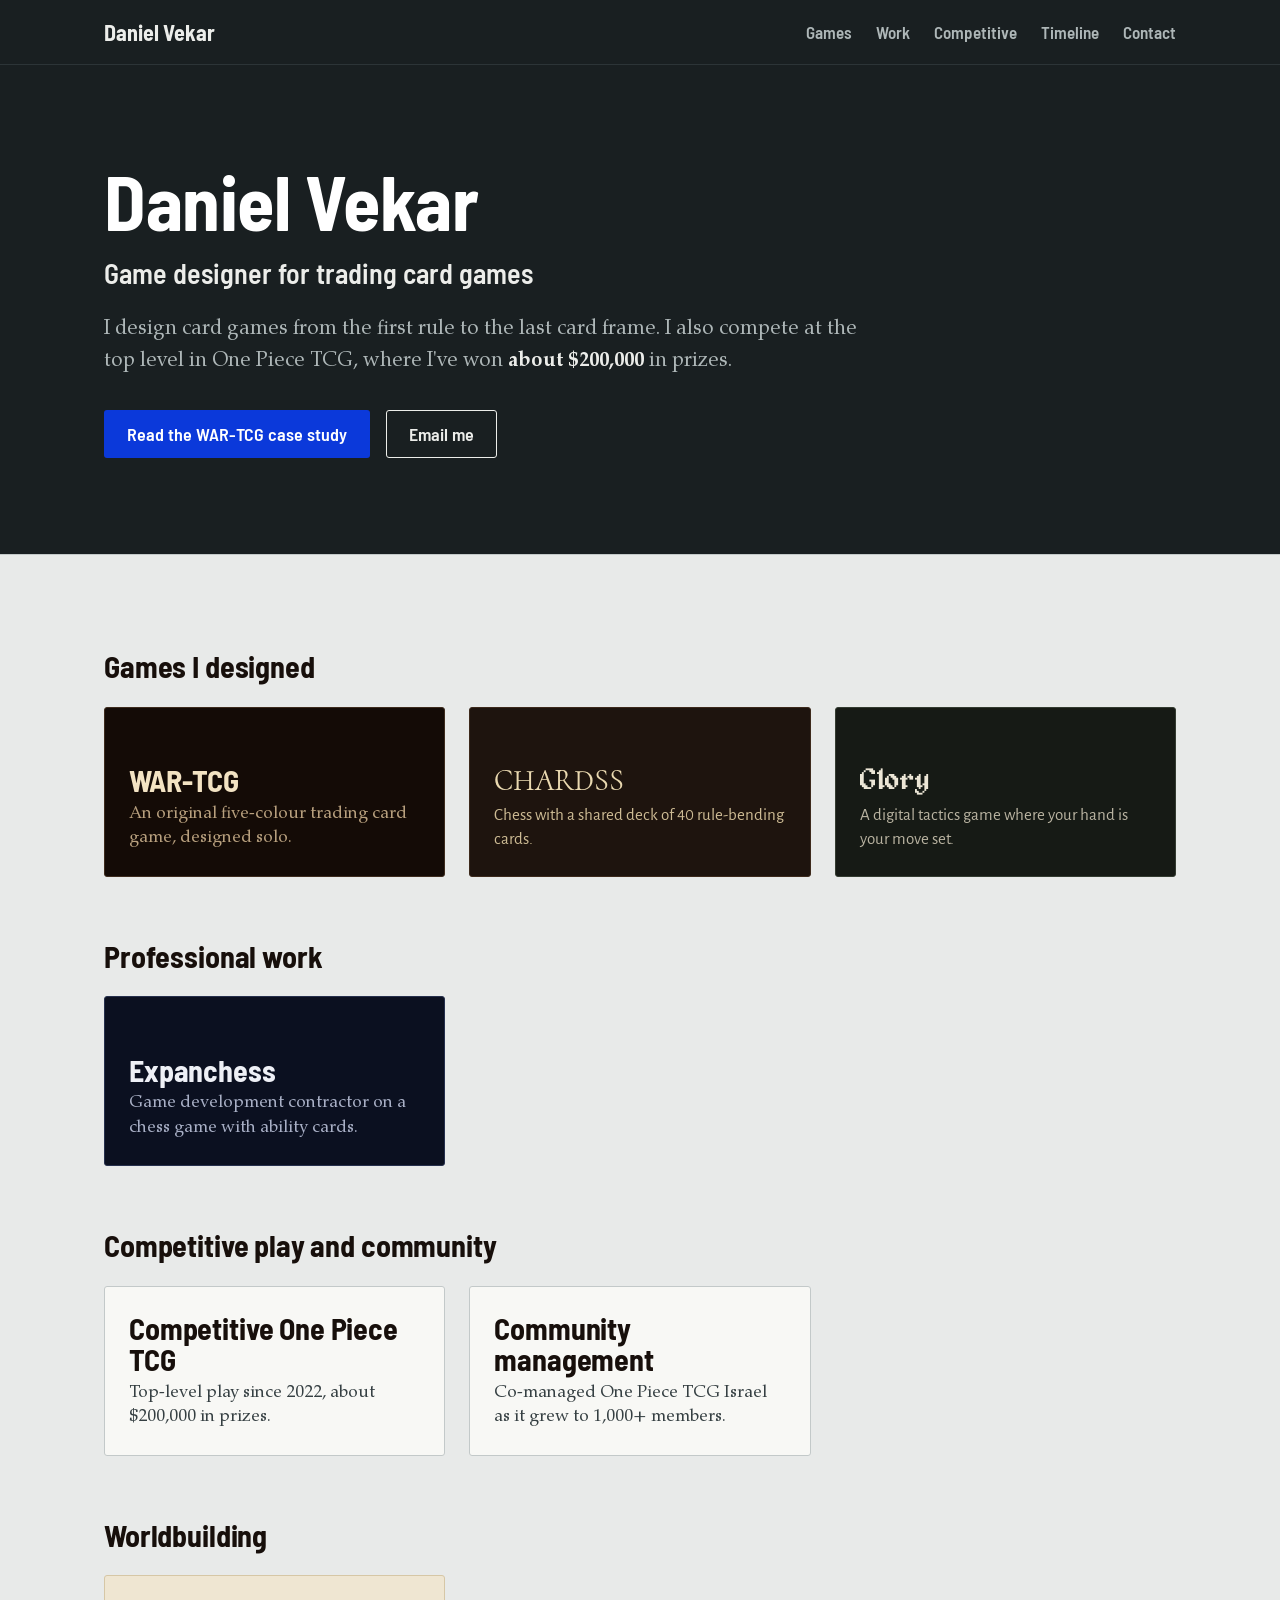
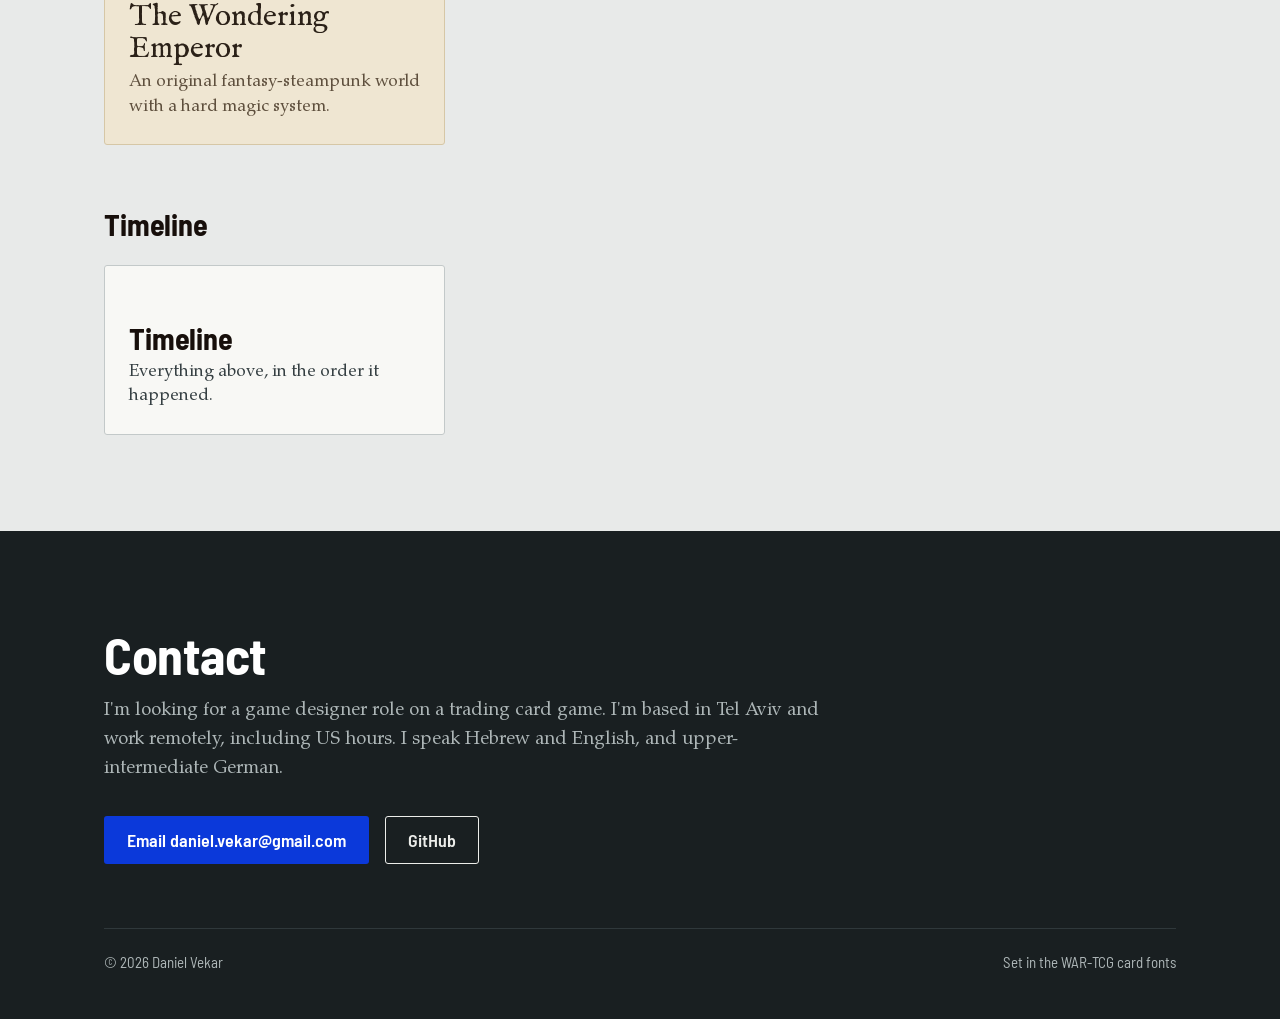
==== index.html @ 0dd5a350 "Expand The Wondering Emperor page; add wikilinks with preview cards across the site Co-Authored-By: " ====
<!doctype html>
<html lang="en">
<head>
<meta charset="utf-8">
<meta name="viewport" content="width=device-width, initial-scale=1">
<title>Daniel Vekar, game designer</title>
<meta name="description" content="Daniel Vekar designs trading card games: an original five-colour TCG, a chess-and-cards game, a tactics card game, and he has won about $200,000 in competitive One Piece TCG.">
<meta property="og:title" content="Daniel Vekar, game designer">
<meta property="og:description" content="Trading card game designer and competitive player. Case studies: WAR-TCG, CHARDSS, Expanchess, Glory.">
<meta property="og:image" content="https://thevaus.github.io/img/og.png">
<meta property="og:type" content="website">
<meta name="theme-color" content="#191F21">
<link rel="icon" href="img/favicon.svg" type="image/svg+xml">
<link rel="preload" href="fonts/war/WARCaption-Bold.woff2" as="font" type="font/woff2" crossorigin>
<link rel="preload" href="fonts/war/WARText-Regular.woff2" as="font" type="font/woff2" crossorigin>
<link rel="stylesheet" href="styles.css">
</head>
<body>
<a class="skip" href="#main">Skip to content</a>

<header class="site-head">
  <div class="wrap">
    <a class="wordmark" href="./">Daniel Vekar</a>
    <nav class="site-nav" aria-label="Main">
      <a href="./#games">Games</a>
      <a href="./#work" class="opt">Work</a>
      <a href="optcg.html" class="opt">Competitive</a>
      <a href="timeline.html">Timeline</a>
      <a href="#contact">Contact</a>
    </nav>
  </div>
</header>

<main id="main">

<section class="hero on-iron">
  <div class="wrap">
    <div>
      <h1>Daniel Vekar</h1>
      <p class="role">Game designer for trading card games</p>
      <p class="pitch">I design card games from the first rule to the last card frame. I also compete at the top level in One Piece TCG, where I've won <strong>about $200,000</strong> in prizes.</p>
      <div class="actions">
        <a class="btn btn-primary" href="war-tcg.html">Read the WAR-TCG case study</a>
        <a class="btn btn-secondary" href="mailto:daniel.vekar@gmail.com">Email me</a>
      </div>
    </div>
  </div>
</section>

<section class="band" id="games" aria-labelledby="games-title">
  <div class="wrap">
    <h2 class="group-title" id="games-title">Games I designed</h2>
    <ul class="tiles">
      <li><a class="tile theme-war" href="war-tcg.html"><h3>WAR-TCG</h3><p>An original five-colour trading card game, designed solo.</p></a></li>
      <li><a class="tile theme-chardss" href="chardss.html"><h3>CHARDSS</h3><p>Chess with a shared deck of 40 rule-bending cards.</p></a></li>
      <li><a class="tile theme-glory" href="glory.html"><h3>Glory</h3><p>A digital tactics game where your hand is your move set.</p></a></li>
    </ul>

    <h2 class="group-title" id="work">Professional work</h2>
    <ul class="tiles">
      <li><a class="tile theme-expanchess" href="expanchess.html"><h3>Expanchess</h3><p>Game development contractor on a chess game with ability cards.</p></a></li>
    </ul>

    <h2 class="group-title" id="competitive">Competitive play and community</h2>
    <ul class="tiles">
      <li><a class="tile tile--plain" href="optcg.html"><h3>Competitive One Piece TCG</h3><p>Top-level play since 2022, about $200,000 in prizes.</p></a></li>
      <li><a class="tile tile--plain" href="community.html"><h3>Community management</h3><p>Co-managed One Piece TCG Israel as it grew to 1,000+ members.</p></a></li>
    </ul>

    <h2 class="group-title" id="world">Worldbuilding</h2>
    <ul class="tiles">
      <li><a class="tile theme-world" href="world.html"><h3>The Wondering Emperor</h3><p>An original fantasy-steampunk world with a hard magic system.</p></a></li>
    </ul>

    <h2 class="group-title" id="timeline-link">Timeline</h2>
    <ul class="tiles">
      <li><a class="tile tile--plain" href="timeline.html"><h3>Timeline</h3><p>Everything above, in the order it happened.</p></a></li>
    </ul>
  </div>
</section>

</main>

<footer class="site-foot on-iron" id="contact">
  <div class="wrap">
    <h2>Contact</h2>
    <p>I'm looking for a game designer role on a trading card game. I'm based in Tel Aviv and work remotely, including US hours. I speak Hebrew and English, and upper-intermediate German.</p>
    <div class="actions">
      <a class="btn btn-primary" href="mailto:daniel.vekar@gmail.com">Email daniel.vekar@gmail.com</a>
      <a class="btn btn-secondary" href="https://github.com/TheVaus">GitHub</a>
    </div>
    <div class="foot-small"><span>© 2026 Daniel Vekar</span><span>Set in the WAR-TCG card fonts</span></div>
  </div>
</footer>
<script src="wiki-data.js"></script>
<script src="wiki.js"></script>
</body>
</html>
---- styles.css ----
/* Tokens: see DESIGN.md */
@font-face{font-family:"WAR Caption";src:url(fonts/war/WARCaption-Regular.woff2) format("woff2");font-weight:400;font-display:swap}
@font-face{font-family:"WAR Caption";src:url(fonts/war/WARCaption-SemiBold.woff2) format("woff2");font-weight:600;font-display:swap}
@font-face{font-family:"WAR Caption";src:url(fonts/war/WARCaption-Bold.woff2) format("woff2");font-weight:700;font-display:swap}
@font-face{font-family:"WAR Text";src:url(fonts/war/WARText-Regular.woff2) format("woff2");font-weight:400;font-display:swap}
@font-face{font-family:"WAR Text";src:url(fonts/war/WARText-Italic.woff2) format("woff2");font-weight:400;font-style:italic;font-display:swap}
@font-face{font-family:"WAR Text";src:url(fonts/war/WARText-Bold.woff2) format("woff2");font-weight:700;font-display:swap}
@font-face{font-family:"WAR Display";src:url(fonts/war/WARDisplay-Medium.woff2) format("woff2");font-weight:500;font-display:swap}
@font-face{font-family:"WAR Icons";src:url(fonts/war/WARText-Icons.woff2) format("woff2");font-weight:400;font-display:block}

:root{
  --page:#E8EAE9; --surface:#F8F8F5; --ink:#170F0B; --ink-2:#353F42; --rule:#C3C9C9;
  --iron:#191F21; --on-iron:#ECEDEA; --on-iron-2:#AEB7B8;
  --primary:#0B39DA; --primary-deep:#001570; --gold:#F5991F; --paper:#E6E0CF;
  --w:#EBC000; --u:#0B39DA; --b:#4C0BC3; --r:#B8001F; --g:#139926;
  --f-cap:"WAR Caption","Barlow Semi Condensed","Arial Narrow",sans-serif;
  --f-text:"WAR Text","TeX Gyre Pagella","Palatino Linotype",Palatino,Georgia,serif;
  --f-disp:"WAR Display","Cormorant Upright",Georgia,serif;
  --s1:8px;--s2:16px;--s3:24px;--s4:32px;--s6:48px;--s8:64px;--s12:96px;--s16:128px;
  --wrap:1120px; --measure:66ch;
  --shadow:0 18px 36px rgba(23,15,11,.28);
}
*{box-sizing:border-box}
html{scroll-padding-top:88px}
body{margin:0;background:var(--page);color:var(--ink);font:400 18px/1.6 var(--f-text);-webkit-font-smoothing:antialiased;text-rendering:optimizeLegibility;font-variant-numeric:lining-nums}
img{max-width:100%;height:auto;display:block}
h1,h2,h3,h4{font-family:var(--f-cap);font-weight:700;line-height:1.05;margin:0;letter-spacing:-.005em}
p{margin:0 0 var(--s2)}
a{color:var(--primary);text-decoration-thickness:1px;text-underline-offset:3px}
a:hover{color:var(--primary-deep);text-decoration-thickness:2px}
:focus-visible{outline:3px solid var(--gold);outline-offset:3px;border-radius:2px}
strong,b{font-weight:700}
.wrap{max-width:var(--wrap);margin:0 auto;padding:0 var(--s3)}
.skip{position:absolute;left:-999px;top:8px;background:var(--gold);color:var(--ink);padding:8px 12px;font:600 16px var(--f-cap);z-index:50}
.skip:focus{left:8px}

/* Header */
.site-head{position:sticky;top:0;z-index:20;background:var(--iron);color:var(--on-iron);border-bottom:1px solid #2c3437}
.site-head .wrap{display:flex;align-items:center;justify-content:space-between;height:64px;gap:var(--s3)}
.wordmark{font:700 22px/1 var(--f-cap);color:var(--on-iron);text-decoration:none}
.wordmark:hover{color:#fff}
.site-nav{display:flex;gap:var(--s3);font:600 17px/1 var(--f-cap)}
.site-nav a{color:var(--on-iron-2);text-decoration:none;padding:12px 0}
.site-nav a:hover,.site-nav a[aria-current]{color:#fff}

/* Buttons */
.btn{display:inline-flex;align-items:center;min-height:48px;padding:0 22px;border-radius:3px;font:600 18px/1 var(--f-cap);text-decoration:none;border:1.5px solid transparent}
.btn-primary{background:var(--primary);color:var(--on-primary,#fff)}
.btn-primary:hover{background:var(--primary-deep);color:var(--on-primary,#fff)}
.btn-secondary{border-color:currentColor;color:var(--ink)}
.btn-secondary:hover{background:var(--ink);color:var(--page)}
.on-iron .btn-secondary{color:var(--on-iron)}
.on-iron .btn-secondary:hover{background:var(--on-iron);color:var(--iron)}
.actions{display:flex;flex-wrap:wrap;gap:var(--s2);margin-top:var(--s4)}

/* Hero */
.hero{background:var(--iron);color:var(--on-iron);padding:var(--s12) 0 var(--s12);overflow:hidden}
.hero .wrap{display:grid;grid-template-columns:minmax(0,1fr) 380px;gap:var(--s8);align-items:center}
.hero h1{font-size:76px;color:#fff}
.hero .role{font:600 28px/1.2 var(--f-cap);color:var(--on-iron);margin:var(--s2) 0 var(--s3)}
.hero .pitch{font-size:20px;color:var(--on-iron-2);max-width:34em}
.hero .pitch strong{color:var(--on-iron)}

/* Leader card */
.lcard{--cw:360px;position:relative;width:var(--cw);aspect-ratio:63/88;margin:0 auto;background:#0b0d0e;border-radius:18px;padding:12px;box-shadow:0 30px 60px rgba(0,0,0,.55);transform:rotate(3deg);transition:transform .35s cubic-bezier(.2,.8,.2,1);display:flex;flex-direction:column;color:var(--ink)}
.lcard:hover,.lcard:focus-within{transform:rotate(0) translateY(-6px)}
.lcard__frame{flex:1;display:flex;flex-direction:column;border-radius:11px;padding:7px;background:linear-gradient(160deg,#fad173,#f5991f 45%,#c54605)}
.lcard__top{display:flex;justify-content:space-between;align-items:center;background:var(--paper);border-radius:7px 7px 2px 2px;padding:4px 10px;font:700 15px/1 var(--f-cap);border:2px solid #0b0d0e}
.lcard__top .ico{font:400 24px/1 "WAR Icons"}
.lcard__top .stat{display:flex;align-items:center;gap:4px;font-size:24px}
.lcard__art{flex:1;margin:6px 0;border:2px solid #0b0d0e;border-radius:2px;background:radial-gradient(120% 90% at 50% 0%,#2e3a3d,#111617);position:relative;overflow:hidden;min-height:120px}
.lcard__art img{position:absolute;width:34%;top:16%;border-radius:5px;box-shadow:0 8px 16px rgba(0,0,0,.5)}
.lcard__art img:nth-child(1){left:9%;transform:rotate(-12deg)}
.lcard__art img:nth-child(2){left:33%;top:10%;z-index:2}
.lcard__art img:nth-child(3){left:57%;transform:rotate(12deg)}
.lcard__name{background:linear-gradient(90deg,#353f42,#748181 50%,#353f42);color:#fff;text-align:center;font:700 19px/1 var(--f-cap);padding:6px 4px;border:2px solid #0b0d0e;border-radius:2px;margin:0}
.lcard__text{background:var(--paper);border:2px solid #0b0d0e;border-radius:2px 2px 7px 7px;margin-top:6px;padding:10px 12px 8px;font:400 13.5px/1.42 "WAR Icons",var(--f-text);display:flex;flex-direction:column;gap:6px}
.lcard__text p{margin:0}
.lcard__type{display:flex;justify-content:space-between;align-items:baseline;border-top:1px solid #b9b19c;padding-top:5px;margin-top:2px;font:600 11px/1 var(--f-cap);letter-spacing:.04em;color:#4c4436}
.lcard__type i{font:500 13px/1 var(--f-disp);letter-spacing:0;color:#4c4436;font-style:normal}
.lcard__foot{display:flex;justify-content:space-between;color:#8b9496;font:600 10px/1 var(--f-cap);padding:7px 4px 0}

/* Stat line under hero */
.facts-line{display:flex;flex-wrap:wrap;gap:var(--s2) var(--s6);margin-top:var(--s6);padding-top:var(--s3);border-top:1px solid #2f383b;color:var(--on-iron-2);font:400 16px/1.4 var(--f-text)}
.facts-line b{display:block;font:700 30px/1.1 var(--f-cap);color:#fff}

/* Sections */
.section{padding:var(--s12) 0}
.section + .section{border-top:1px solid var(--rule)}
.section-title{font-size:52px;margin-bottom:var(--s2)}
.section-intro{color:var(--ink-2);max-width:var(--measure);margin-bottom:var(--s8)}

/* Featured project */
.feature{display:grid;grid-template-columns:minmax(0,1.05fr) minmax(0,1fr);gap:var(--s8);align-items:center;padding-bottom:var(--s8);border-bottom:1px solid var(--rule)}
.feature__media{position:relative;height:460px}
.feature__media img{position:absolute;width:46%;border-radius:12px;box-shadow:var(--shadow)}
.feature__media img:nth-child(1){left:0;top:40px;transform:rotate(-6deg)}
.feature__media img:nth-child(2){left:27%;top:0;z-index:2}
.feature__media img:nth-child(3){left:54%;top:40px;transform:rotate(6deg)}
.project-kind{font:600 17px/1.2 var(--f-cap);color:var(--ink-2);margin-bottom:var(--s1)}
.feature h3{font-size:52px;margin-bottom:var(--s2)}
.project h3{font-size:38px;margin-bottom:var(--s1)}
.meta{display:grid;grid-template-columns:repeat(3,auto);justify-content:start;gap:var(--s1) var(--s4);margin:var(--s3) 0;font-size:16px}
.meta dt{font:600 15px/1.3 var(--f-cap);color:var(--ink-2)}
.meta dd{margin:0;font:600 18px/1.3 var(--f-cap)}
.did{margin:0 0 var(--s3);padding-left:1.1em}
.did li{margin-bottom:6px}
.did li::marker{color:var(--ink-2)}
.read{font:600 19px/1 var(--f-cap)}

.project{display:grid;grid-template-columns:220px minmax(0,1fr);gap:var(--s6);padding:var(--s6) 0;border-bottom:1px solid var(--rule);align-items:start}
.project__thumb{display:block}
.project__thumb img{border-radius:6px;box-shadow:var(--shadow)}
.project__thumb--card img{width:150px;border-radius:9px}
.project p{max-width:var(--measure)}

/* Competitive */
.split{display:grid;grid-template-columns:minmax(0,.9fr) minmax(0,1.1fr);gap:var(--s8);align-items:start}
.record{list-style:none;margin:0;padding:0;border-top:2px solid var(--ink)}
.record li{display:grid;grid-template-columns:200px 1fr;gap:var(--s3);padding:var(--s2) 0;border-bottom:1px solid var(--rule)}
.record b{font:700 24px/1.2 var(--f-cap)}
.record span{color:var(--ink-2)}

/* Timeline (a real sequence) */
.timeline{list-style:none;margin:0;padding:0}
.timeline li{display:grid;grid-template-columns:150px minmax(0,1fr);gap:var(--s4);padding:var(--s3) 0;border-top:1px solid var(--rule)}
.timeline li:last-child{border-bottom:1px solid var(--rule)}
.timeline time{font:600 18px/1.4 var(--f-cap);color:var(--ink-2)}
.timeline h3{font-size:26px;margin-bottom:6px}
.timeline p{color:var(--ink-2);margin:0;max-width:var(--measure)}

/* Contact / footer */
.site-foot{background:var(--iron);color:var(--on-iron);padding:var(--s12) 0 var(--s6)}
.site-foot h2{font-size:52px;color:#fff;margin-bottom:var(--s2)}
.site-foot p{color:var(--on-iron-2);max-width:40em}
.site-foot a:not(.btn){color:var(--foot-link,#9fb4ff)}
.foot-small{margin-top:var(--s8);padding-top:var(--s3);border-top:1px solid #2f383b;font:400 15px var(--f-cap);color:var(--on-iron-2);display:flex;justify-content:space-between;flex-wrap:wrap;gap:var(--s2)}

/* ---------- Case study ---------- */
.cs-head{padding:var(--s8) 0 var(--s6)}
.crumb{font:600 17px/1 var(--f-cap);margin-bottom:var(--s3);display:inline-block}
.cs-head h1{font-size:76px;margin-bottom:var(--s2)}
.cs-head .lede{font-size:22px;line-height:1.5;max-width:36em;color:var(--ink)}
.summary{display:grid;grid-template-columns:repeat(5,minmax(0,1fr));gap:0;margin-top:var(--s6);background:var(--surface);border-top:2px solid var(--ink)}
.summary div{padding:var(--s2) var(--s3) var(--s3) 0;margin-left:var(--s3)}
.summary div+div{border-left:1px solid var(--rule);padding-left:var(--s3);margin-left:0}
.summary dt{font:600 15px/1.3 var(--f-cap);color:var(--ink-2);margin-bottom:6px}
.summary dd{margin:0;font:600 18px/1.35 var(--f-cap)}
.cs-hero{margin:0 0 var(--s8)}
.cs-hero img{border-radius:6px;box-shadow:var(--shadow);width:100%}
.cs-hero figcaption,.fig figcaption{font:500 17px/1.4 var(--f-disp);color:var(--ink-2);margin-top:var(--s2);max-width:60em}

.cs-body{display:grid;grid-template-columns:200px minmax(0,1fr);gap:var(--s8);padding-bottom:var(--s12)}
.toc{position:sticky;top:96px;align-self:start;font:600 16px/1.3 var(--f-cap)}
.toc p{color:var(--ink-2);margin-bottom:var(--s1)}
.toc ol{list-style:none;margin:0;padding:0;border-left:2px solid var(--rule)}
.toc a{display:block;padding:7px 0 7px 14px;margin-left:-2px;border-left:2px solid transparent;color:var(--ink-2);text-decoration:none}
.toc a:hover{color:var(--ink);border-left-color:var(--ink)}
.cs-main > section{padding-bottom:var(--s8);margin-bottom:var(--s8);border-bottom:1px solid var(--rule)}
.cs-main > section:last-child{border-bottom:0;margin-bottom:0}
.cs-main h2{font-size:38px;margin-bottom:var(--s3)}
.cs-main h3{font-size:24px;margin:var(--s4) 0 var(--s1)}
.cs-main p,.cs-main ul,.cs-main ol{max-width:var(--measure)}
.cs-main ul,.cs-main ol{padding-left:1.2em;margin:0 0 var(--s2)}
.cs-main li{margin-bottom:6px}

/* Problem / solution / result blocks */
.psr{display:grid;grid-template-columns:120px minmax(0,1fr);gap:var(--s1) var(--s3);margin:var(--s3) 0 var(--s4);max-width:52em}
.psr dt{font:700 18px/1.6 var(--f-cap)}
.psr dd{margin:0 0 var(--s1)}
.psr dt.res{color:var(--g)}

.fig{margin:var(--s4) 0}
.fig img{border-radius:6px;box-shadow:var(--shadow)}
.fig--cards{display:grid;grid-template-columns:repeat(5,minmax(0,1fr));gap:var(--s2)}
.fig--cards img{border-radius:9px}
.fig--cards figcaption{grid-column:1/-1}
.fig-row{display:grid;grid-template-columns:repeat(2,minmax(0,1fr));gap:var(--s3)}

/* Frame iteration (a real sequence) */
.evo{list-style:none;display:grid;grid-template-columns:repeat(5,minmax(0,1fr));gap:var(--s2);margin:var(--s4) 0 var(--s2);padding:0;max-width:none!important}
.evo li{margin:0}
.evo img{border-radius:8px;box-shadow:0 10px 20px rgba(23,15,11,.22)}
.evo b{display:block;font:700 17px/1.2 var(--f-cap);margin-top:var(--s2)}
.evo span{display:block;font-size:15px;line-height:1.4;color:var(--ink-2)}

/* Tables */
.table-wrap{overflow-x:auto;margin:var(--s3) 0}
table{border-collapse:collapse;width:100%;font-size:16px;background:var(--surface)}
th,td{text-align:left;vertical-align:top;padding:12px 14px;border-bottom:1px solid var(--rule)}
thead th{font:600 15px/1.2 var(--f-cap);color:var(--ink-2);border-bottom:2px solid var(--ink)}
tbody th{font:700 18px/1.2 var(--f-cap);white-space:nowrap}
.pip{display:inline-block;width:12px;height:12px;border-radius:50%;margin-right:8px;vertical-align:-1px;box-shadow:inset 0 0 0 1px rgba(0,0,0,.25)}

.formula{font:400 17px/1.7 var(--f-text);background:var(--surface);border-left:3px solid var(--ink);padding:var(--s2) var(--s3);margin:var(--s3) 0;max-width:40em}
.formula code{font:700 19px/1.6 var(--f-cap)}

/* Cost curve */
.curve{max-width:560px;margin:var(--s3) 0}
.curve__bars{display:grid;grid-template-columns:repeat(7,1fr);gap:10px;height:180px;align-items:end;border-bottom:2px solid var(--ink)}
.curve__bars span{position:relative;height:calc(var(--v) / 25 * 100%);background:var(--ink-2)}
.curve__bars span.peak{background:var(--primary)}
.curve__bars i{position:absolute;top:-24px;left:0;right:0;text-align:center;font:600 16px/1 var(--f-cap);font-style:normal}
.curve__axis{display:grid;grid-template-columns:repeat(7,1fr);gap:10px;text-align:center;font:600 16px/1 var(--f-cap);color:var(--ink-2);padding-top:8px}

.log{list-style:none;padding:0!important;margin:var(--s3) 0}
.log li{display:grid;grid-template-columns:110px minmax(0,1fr);gap:var(--s3);padding:var(--s2) 0;border-top:1px solid var(--rule);margin:0}
.log time{font:600 17px/1.6 var(--f-cap);color:var(--ink-2)}
.log p{margin:0}

.callout{background:var(--surface);border-left:3px solid var(--primary);padding:var(--s2) var(--s3);margin:var(--s3) 0;max-width:52em}
.callout p:last-child{margin:0}

/* stat sheet (Glory) */
.sheets{display:grid;grid-template-columns:minmax(0,1.3fr) minmax(0,1fr);gap:var(--s3);margin:var(--s4) 0}
.sheet{background:var(--paper);border:2px solid var(--ink);border-radius:10px;padding:var(--s2) var(--s3) var(--s3)}
.sheet h4{font-size:30px;border-bottom:2px solid var(--ink);padding-bottom:8px;margin-bottom:12px}
.sheet small{display:block;font:600 14px/1.2 var(--f-cap);color:#5b5244;margin-bottom:2px}
.sheet dl{display:grid;grid-template-columns:repeat(3,1fr);gap:8px;margin:0 0 12px}
.sheet dl div{background:rgba(23,15,11,.07);padding:6px 10px;border-radius:3px}
.sheet dt{font:600 13px/1.2 var(--f-cap);color:#5b5244}
.sheet dd{margin:2px 0 0;font:700 20px/1.1 var(--f-cap)}
.sheet p{font-size:16px;line-height:1.45;margin:0}

.chain{list-style:none;counter-reset:c;padding:0!important;margin:var(--s3) 0;display:grid;grid-template-columns:repeat(4,minmax(0,1fr));gap:var(--s2);max-width:none!important}
.chain li{counter-increment:c;background:var(--surface);border-top:3px solid var(--ink);padding:var(--s2);margin:0;font-size:16px;line-height:1.45}
.chain li::before{content:counter(c);display:block;font:700 30px/1 var(--f-cap);margin-bottom:8px}
.chain b{display:block;font:700 19px/1.2 var(--f-cap);margin-bottom:4px}

.next{display:flex;justify-content:space-between;gap:var(--s3);flex-wrap:wrap;padding:var(--s6) 0;border-top:2px solid var(--ink);font:600 20px/1.3 var(--f-cap)}
.next span{display:block;font-size:15px;color:var(--ink-2)}

.video{position:relative;aspect-ratio:16/9;background:#000;box-shadow:var(--shadow);border-radius:6px;overflow:hidden;margin:var(--s3) 0}
.video iframe{position:absolute;inset:0;width:100%;height:100%;border:0}

.matter{max-width:560px}
.powerchart{max-width:520px;width:100%;margin:var(--s3) 0}

/* ---------- Responsive ---------- */
@media (max-width:1000px){
  .hero .wrap{grid-template-columns:minmax(0,1fr) 320px;gap:var(--s6)}
  .lcard{--cw:320px}
  .hero h1,.cs-head h1{font-size:60px}
  .summary{grid-template-columns:repeat(3,minmax(0,1fr))}
  .summary div:nth-child(4){border-left:0;padding-left:0;margin-left:var(--s3)}
  .summary div:nth-child(n+4){border-top:1px solid var(--rule)}
  .cs-body{grid-template-columns:1fr}
  .toc{position:static;margin-bottom:var(--s2)}
  .toc ol{display:flex;flex-wrap:wrap;border-left:0;gap:4px 16px}
  .toc a{padding:6px 0;border-left:0;margin:0}
}
@media (max-width:820px){
  body{font-size:17px}
  .site-nav{gap:var(--s2);font-size:16px}
  .site-nav .opt{display:none}
  .hero{padding:var(--s8) 0}
  .hero .wrap{grid-template-columns:1fr}
  .lcard{--cw:min(300px,78vw);order:2}
  .hero h1{font-size:52px}
  .hero .role{font-size:24px}
  .section{padding:var(--s8) 0}
  .section-title,.site-foot h2{font-size:40px}
  .feature{grid-template-columns:1fr;gap:var(--s4)}
  .feature__media{height:auto;aspect-ratio:1.45;max-width:520px}
  .feature h3{font-size:42px}
  .project{grid-template-columns:1fr;gap:var(--s3)}
  .project__thumb{max-width:420px}
  .split{grid-template-columns:1fr}
  .fig--cards{grid-template-columns:repeat(3,minmax(0,1fr))}
  .evo{grid-template-columns:repeat(3,minmax(0,1fr))}
  .chain{grid-template-columns:repeat(2,minmax(0,1fr))}
  .sheets,.fig-row{grid-template-columns:1fr}
}
@media (max-width:560px){
  .wrap{padding:0 var(--s2)}
  .hero h1,.cs-head h1{font-size:44px}
  .cs-head .lede{font-size:19px}
  .wordmark{font-size:19px}
  .meta{grid-template-columns:repeat(2,auto)}
  .summary{grid-template-columns:repeat(2,minmax(0,1fr))}
  .summary div,.summary div+div{border-left:0;padding-left:0;margin-left:var(--s2);border-top:1px solid var(--rule)}
  .record li,.timeline li,.log li{grid-template-columns:1fr;gap:4px}
  .psr{grid-template-columns:1fr;gap:2px}
  .psr dd{margin-bottom:var(--s2)}
  .fig--cards{grid-template-columns:repeat(2,minmax(0,1fr))}
  .evo{grid-template-columns:repeat(2,minmax(0,1fr))}
  .chain{grid-template-columns:1fr}
  .cs-main h2{font-size:32px}
}
@media (prefers-reduced-motion:reduce){.lcard{transition:none}.lcard:hover,.lcard:focus-within{transform:rotate(3deg)}}

/* Card renders have transparent art boxes: back them with the card's black */
img[src*="img/war-"],img[src*="img/frames/"]{background:#0b0d0e}
.feature__media img,.fig--cards img{border-radius:12px}
.lcard__art img{border-radius:5px}
.lcard__type .ico{font:400 13px/1 "WAR Icons"}
.facts-line{display:grid;grid-template-columns:repeat(3,auto);justify-content:start}
@media (max-width:560px){.facts-line{grid-template-columns:1fr 1fr}}
.cs-body>*,.feature>*,.project>*,.split>*,.hero .wrap>*{min-width:0}
.cs-main .evo,.cs-main .chain,.cs-main .log{padding-left:0}
.curve{margin-top:var(--s6)}

/* ---- Quieter pass: professional, low-decoration ---- */
.lcard{--cw:340px;transform:none;transition:none;box-shadow:0 24px 48px rgba(0,0,0,.45)}
.lcard:hover,.lcard:focus-within{transform:none}
.lcard__frame{background:linear-gradient(180deg,#9aa5a6,#748181 55%,#4f5a5b)}
.lcard__art{display:flex;flex-direction:column;align-items:center;justify-content:center;gap:14px;background:#22292b}
.lcard__mono{font:700 64px/1 var(--f-cap);color:#d5dad9;letter-spacing:.02em}
.lcard__pips{display:flex;gap:8px}
.lcard__pips i{width:10px;height:10px;border-radius:50%;box-shadow:inset 0 0 0 1px rgba(0,0,0,.35)}
.lcard__name{background:#353f42}
.feature__media{height:auto;display:grid;grid-template-columns:repeat(3,1fr);gap:12px;position:static}
.feature__media img,.feature__media img:nth-child(n){position:static;width:100%;transform:none;top:auto;left:auto}
.psr dt.res{color:inherit}
.hero{padding:var(--s12) 0}
@media (max-width:820px){.lcard{--cw:min(300px,80vw)}.feature__media{aspect-ratio:auto}}
@media (prefers-reduced-motion:reduce){.lcard:hover,.lcard:focus-within{transform:none}}
@media (max-width:560px){.lcard{display:none}.hero{padding:var(--s8) 0}}
.hero .wrap{grid-template-columns:minmax(0,1fr)}
.hero .pitch{max-width:38em}

/* ---- Sections as bands ---- */
.band{padding:var(--s12) 0;border-top:1px solid var(--rule)}
.band--alt{background:var(--surface)}
.band__head{margin-bottom:var(--s6);max-width:var(--measure)}
.band__head h2{font-size:52px;margin-bottom:var(--s2)}
.band__head p{color:var(--ink-2);margin-bottom:var(--s3)}
.band .project:last-child,.band .feature:last-child{border-bottom:0;padding-bottom:0}
.band .feature{margin-bottom:var(--s2)}
.band .project:first-of-type{padding-top:var(--s4)}
.pair{display:grid;grid-template-columns:1fr 1fr;gap:var(--s6)}
.pair__item{border-top:2px solid var(--ink);padding-top:var(--s3)}
.pair__item h3{font-size:32px;margin-bottom:var(--s2)}
.big-stat{font:700 44px/1 var(--f-cap);margin:0 0 var(--s1)}
.mini-tl{list-style:none;margin:0;padding:0;border-left:2px solid var(--ink)}
.mini-tl li{display:grid;grid-template-columns:80px 1fr;gap:var(--s2);padding:10px 0 10px var(--s3);position:relative}
.mini-tl li::before{content:"";position:absolute;left:-6px;top:18px;width:10px;height:10px;border-radius:50%;background:var(--ink)}
.mini-tl time{font:700 20px/1.3 var(--f-cap)}
.mini-tl span{color:var(--ink-2)}

/* ---- Timeline page ---- */
.tl{list-style:none;margin:0 0 var(--s12);padding:0;position:relative}
.tl::before{content:"";position:absolute;left:150px;top:0;bottom:0;width:2px;background:var(--rule)}
.tl-year{display:grid;grid-template-columns:150px minmax(0,1fr);margin:0}
.tl-year > h2{font:700 38px/1 var(--f-cap);padding:var(--s4) var(--s3) 0 0;position:sticky;top:64px;align-self:start;background:var(--page)}
.tl-year > ol{list-style:none;margin:0;padding:var(--s4) 0 0}
.tl-item{position:relative;padding:0 0 var(--s4) var(--s4);max-width:calc(var(--measure) + 32px)}
.tl-item::before{content:"";position:absolute;left:-6px;top:8px;width:10px;height:10px;border-radius:50%;background:var(--page);border:2px solid var(--ink)}
.tl-item .kind{font:600 15px/1.3 var(--f-cap);color:var(--ink-2);margin:0 0 2px}
.tl-item h3{font-size:24px;margin:0 0 6px}
.tl-item p{margin:0 0 6px;color:var(--ink-2)}
.tl-item time{font:600 15px var(--f-cap);color:var(--ink-2)}
.tl-item img{margin-top:var(--s2);border-radius:6px;box-shadow:var(--shadow);max-width:360px}

/* Zones diagram (WAR) */
.zones{display:grid;grid-template-columns:repeat(3,minmax(0,1fr));gap:0;margin:var(--s3) 0;max-width:640px;border:2px solid var(--ink);background:var(--surface)}
.zones div{padding:var(--s2);border-left:1px solid var(--rule);text-align:center}
.zones div:first-child{border-left:0}
.zones b{display:block;font:700 20px/1.2 var(--f-cap)}
.zones span{font-size:15px;color:var(--ink-2);line-height:1.4;display:block;margin-top:4px}
.zones-arrows{display:flex;justify-content:space-around;max-width:640px;font:600 15px var(--f-cap);color:var(--ink-2)}
.ico-inline{font-family:"WAR Icons";font-size:1.05em;line-height:1}

/* Card strip */
.strip{display:flex;gap:var(--s2);overflow-x:auto;padding:var(--s2) 2px var(--s3);margin:var(--s3) 0;scroll-snap-type:x proximity}
.strip img{width:170px;flex:none;border-radius:9px;box-shadow:0 10px 20px rgba(23,15,11,.22);scroll-snap-align:start}
.piece{height:1.15em;width:auto;display:inline-block;vertical-align:-.2em;margin-right:6px}

@media (max-width:820px){
  .band{padding:var(--s8) 0}
  .band__head h2{font-size:40px}
  .pair{grid-template-columns:1fr}
  .tl::before{left:0}
  .tl-year{grid-template-columns:1fr}
  .tl-year > h2{position:static;padding:var(--s4) 0 0 var(--s4);background:none}
  .tl-item img{max-width:100%}
}
img[src*="img/strip/"]{background:#0b0d0e}
.tl-item img[src*="frames/"]{max-width:170px;background:#0b0d0e}

/* ================= Project themes ================= */
@font-face{font-family:"Chardss Display";src:url(fonts/themes/ChardssDisplay-Regular.woff2) format("woff2");font-display:swap}
@font-face{font-family:"Alegreya Sans";src:url(fonts/themes/alegreya-sans-latin-400-normal.woff2) format("woff2");font-weight:400;font-display:swap}
@font-face{font-family:"Alegreya Sans";src:url(fonts/themes/alegreya-sans-latin-700-normal.woff2) format("woff2");font-weight:700;font-display:swap}
@font-face{font-family:"Alagard";src:url(fonts/themes/alagard.woff2) format("woff2");font-display:swap}
@font-face{font-family:"IM Fell English";src:url(fonts/themes/im-fell-english-latin-400-normal.woff2) format("woff2");font-display:swap}

.site-links{display:flex;flex-wrap:wrap;gap:var(--s2);margin-top:var(--s4)}

/* WAR-TCG: the card database site's dark theme */
.theme-war{--page:#140b06;--surface:#1e130c;--ink:#f3e3c3;--ink-2:#b8a07e;--rule:#3e2c1e;--iron:#0c0603;--on-iron:#f3e3c3;--on-iron-2:#b8a07e;--primary:#d6a756;--primary-deep:#e8c37f;--on-primary:#140b06;--foot-link:#d6a756;--shadow:0 18px 36px rgba(0,0,0,.6)}
.theme-war .cs-head h1{color:#f8ecd2}
.theme-war .btn-secondary{color:var(--ink)}
.theme-war .btn-secondary:hover{background:var(--ink);color:var(--page)}
.theme-war .war-crimson{background:#9b2c1f;color:#fbeedd}

/* CHARDSS: from the CHARDSS site's design system */
.theme-chardss{--page:#1e140e;--surface:#2a1c13;--ink:#ead9b0;--ink-2:#cdbb94;--rule:#3d2a1c;--iron:#150e09;--on-iron:#ead9b0;--on-iron-2:#cdbb94;--primary:#c9a24e;--primary-deep:#dcb866;--on-primary:#1e140e;--foot-link:#c9a24e;--f-cap:"Chardss Display",Georgia,serif;--f-text:"Alegreya Sans",system-ui,sans-serif;--shadow:0 18px 30px rgba(0,0,0,.45)}
.theme-chardss h1,.theme-chardss h2,.theme-chardss h3,.theme-chardss h4{font-weight:400;letter-spacing:0}
.theme-chardss .btn,.theme-chardss .read,.theme-chardss .crumb,.theme-chardss .toc,.theme-chardss .summary dd,.theme-chardss .summary dt{font-weight:400}
.theme-chardss .btn{border-radius:0}
.theme-chardss .btn-secondary{color:var(--ink)}
.theme-chardss .btn-secondary:hover{background:#5b3a27;color:var(--ink)}
.theme-chardss table{background:#2a1c13}
.theme-chardss .summary{background:#5b3a27}
.theme-chardss .board-strip{height:16px;background:repeating-linear-gradient(90deg,#dec896 0 32px,#5b3a27 32px 64px);margin:0 0 var(--s6)}

/* Glory: the game's UI colours and Alagard */
.theme-glory{--page:#161a15;--surface:#20261e;--ink:#ece6d6;--ink-2:#b9b3a1;--rule:#343c31;--iron:#0f120e;--on-iron:#ece6d6;--on-iron-2:#b9b3a1;--primary:#e0a868;--primary-deep:#f0c08a;--on-primary:#161a15;--foot-link:#e0a868;--f-text:"Alegreya Sans",system-ui,sans-serif;--shadow:0 18px 36px rgba(0,0,0,.55)}
.theme-glory h1,.theme-glory h2,.theme-glory .sheet h4,.theme-glory .next a{font-family:"Alagard",var(--f-cap);font-weight:400;letter-spacing:.01em}
.theme-glory .btn-secondary{color:var(--ink)}
.theme-glory .btn-secondary:hover{background:var(--ink);color:var(--page)}
.theme-glory .sheet{background:#2a3127;border-color:#4a5444;color:var(--ink)}
.theme-glory .sheet h4{border-color:#4a5444}
.theme-glory .sheet small,.theme-glory .sheet dt{color:var(--ink-2)}
.theme-glory .sheet dl div{background:rgba(255,255,255,.06)}
.theme-glory .fig img[src*="glory-chain"]{background:#fff;padding:8px}

/* Expanchess: colours only (no logo or art), per Daniel */
.theme-expanchess{--page:#0b1020;--surface:#141b33;--ink:#eef0f6;--ink-2:#a9b0c6;--rule:#26304d;--iron:#070a15;--on-iron:#eef0f6;--on-iron-2:#a9b0c6;--primary:#e2c25b;--primary-deep:#f0d47a;--on-primary:#0b1020;--foot-link:#e2c25b;--shadow:0 18px 36px rgba(0,0,0,.6)}
.theme-expanchess .btn-secondary{color:var(--ink)}
.theme-expanchess .btn-secondary:hover{background:var(--ink);color:var(--page)}

/* The Wondering Emperor: brass, parchment and ink */
.theme-world{--page:#efe6d2;--surface:#f7f0e0;--ink:#2b2118;--ink-2:#5e4f3d;--rule:#d6c7a6;--iron:#2b2118;--on-iron:#efe6d2;--on-iron-2:#cbbd9f;--primary:#7a5a22;--primary-deep:#5a4116;--on-primary:#fbf6ea;--foot-link:#d9b66e}
.theme-world h1,.theme-world h2,.theme-world h3{font-family:"IM Fell English",var(--f-disp);font-weight:400;letter-spacing:0}
.theme-world .cs-head h1{font-size:68px}

/* ================= Center-line timeline ================= */
.tlx-wrap{max-width:1240px;margin:0 auto;padding:0 var(--s3) var(--s12)}
.tlx-legend{list-style:none;display:flex;flex-wrap:wrap;gap:8px 20px;padding:0;margin:0 0 var(--s4);font:600 15px var(--f-cap);color:var(--ink-2);justify-content:center}
.tlx-legend i{display:inline-block;width:12px;height:12px;border-radius:50%;margin-right:7px;vertical-align:-1px}
.tlx{position:relative;min-height:400px}
.tlx-svg{position:absolute;inset:0;overflow:visible}
.tlx-items{list-style:none;margin:0;padding:0}
.tlx-item{position:absolute;padding:10px 14px 12px;background:var(--surface);border-left:4px solid var(--c);box-shadow:0 1px 0 var(--rule)}
.tlx-item.is-left{border-left:0;border-right:4px solid var(--c);text-align:right}
.tlx-meta{display:flex;gap:10px;justify-content:space-between;margin:0 0 2px;font:600 14px/1.3 var(--f-cap);color:var(--ink-2)}
.tlx-item.is-left .tlx-meta{flex-direction:row-reverse}
.tlx-kind{color:var(--ink-2)}
.tlx-date{color:var(--ink)}
.tlx-title{font-size:22px;line-height:1.15;margin:0}
.tlx-title a{color:inherit;text-decoration-color:var(--c);text-decoration-thickness:2px}
.tlx-title a:hover{color:var(--primary)}
.tlx-text{margin:4px 0 0;font-size:16px;line-height:1.45;color:var(--ink-2)}
.tlx-end{position:absolute;font:600 13px/1.3 var(--f-cap);color:var(--ink-2)}
.tlx-now{position:absolute;font:700 16px/1 var(--f-cap);background:var(--ink);color:var(--page);padding:7px 10px;border-radius:3px;white-space:nowrap}
.tlx-year{position:absolute;font:700 14px/1 var(--f-cap);background:var(--page);color:var(--ink);padding:3px 6px;border:1.5px solid var(--ink);border-radius:20px;z-index:1}
@media (max-width:760px){.tlx-wrap{padding:0 var(--s2) var(--s8)}.tlx-legend{justify-content:flex-start}.tlx-title{font-size:20px}}
.tlx.is-narrow{height:auto;min-height:0;border-left:3px solid var(--ink);margin-left:6px;padding:8px 0 56px 22px}
.tlx.is-narrow .tlx-svg,.tlx.is-narrow .tlx-year,.tlx.is-narrow .tlx-end{display:none}
.tlx.is-narrow .tlx-item{position:relative;margin:0 0 16px;text-align:left;border-right:0;border-left:4px solid var(--c)}
.tlx.is-narrow .tlx-item .tlx-meta{flex-direction:row}
.tlx.is-narrow .tlx-item::before{content:"";position:absolute;left:-34px;top:16px;width:12px;height:12px;border-radius:50%;background:var(--page);border:3px solid var(--c)}
.tlx.is-narrow .tlx-now{position:absolute;left:-12px!important;top:auto!important;bottom:0}

/* ---- Home tiles ---- */
.group-title{font-size:30px;margin:var(--s8) 0 var(--s3)}
.group-title:first-child{margin-top:0}
.tiles{list-style:none;margin:0;padding:0;display:grid;grid-template-columns:repeat(3,minmax(0,1fr));gap:var(--s3)}
.tile{display:flex;flex-direction:column;justify-content:flex-end;min-height:170px;padding:var(--s3);background:var(--page);color:var(--ink);text-decoration:none;border:1px solid var(--rule);border-radius:3px;font-family:var(--f-text)}
.tile h3{font-family:var(--f-cap);font-size:30px;margin:0 0 6px;color:var(--ink)}
.tile p{margin:0;color:var(--ink-2);font-size:17px;line-height:1.45}
.tile:hover{border-color:var(--primary)}
.tile:hover h3{text-decoration:underline;text-decoration-color:var(--primary);text-decoration-thickness:2px;text-underline-offset:4px}
.tile--plain{background:var(--surface)}
.tile.theme-glory h3,.tile.theme-world h3,.tile.theme-chardss h3{font-weight:400}
.tile.theme-glory h3{font-family:"Alagard",var(--f-cap)}
.tile.theme-world h3{font-family:"IM Fell English",serif}
@media (max-width:900px){.tiles{grid-template-columns:repeat(2,minmax(0,1fr))}}
@media (max-width:560px){.tiles{grid-template-columns:1fr}.group-title{margin-top:var(--s6)}}

/* ---- Wikilinks ---- */
a.wl{color:var(--primary);text-decoration:underline dotted;text-decoration-thickness:1.5px;text-underline-offset:3px}
a.wl:hover{text-decoration-style:solid}
.wl-card{position:absolute;z-index:60;background:var(--surface);color:var(--ink);border:1px solid var(--rule);border-top:3px solid var(--primary);box-shadow:0 12px 28px rgba(0,0,0,.25);padding:12px 14px;font:400 15px/1.45 var(--f-text);border-radius:3px}
.wl-card__title{font:700 18px/1.2 var(--f-cap);margin:0 0 4px}
.wl-card__text{margin:0 0 8px;color:var(--ink-2)}
.wl-card__go{font:600 14px var(--f-cap)}
.theme-chardss .wl-card__title,.theme-world .wl-card__title{font-weight:400}
@media (prefers-reduced-motion:no-preference){.wl-card{transition:opacity .12s}}
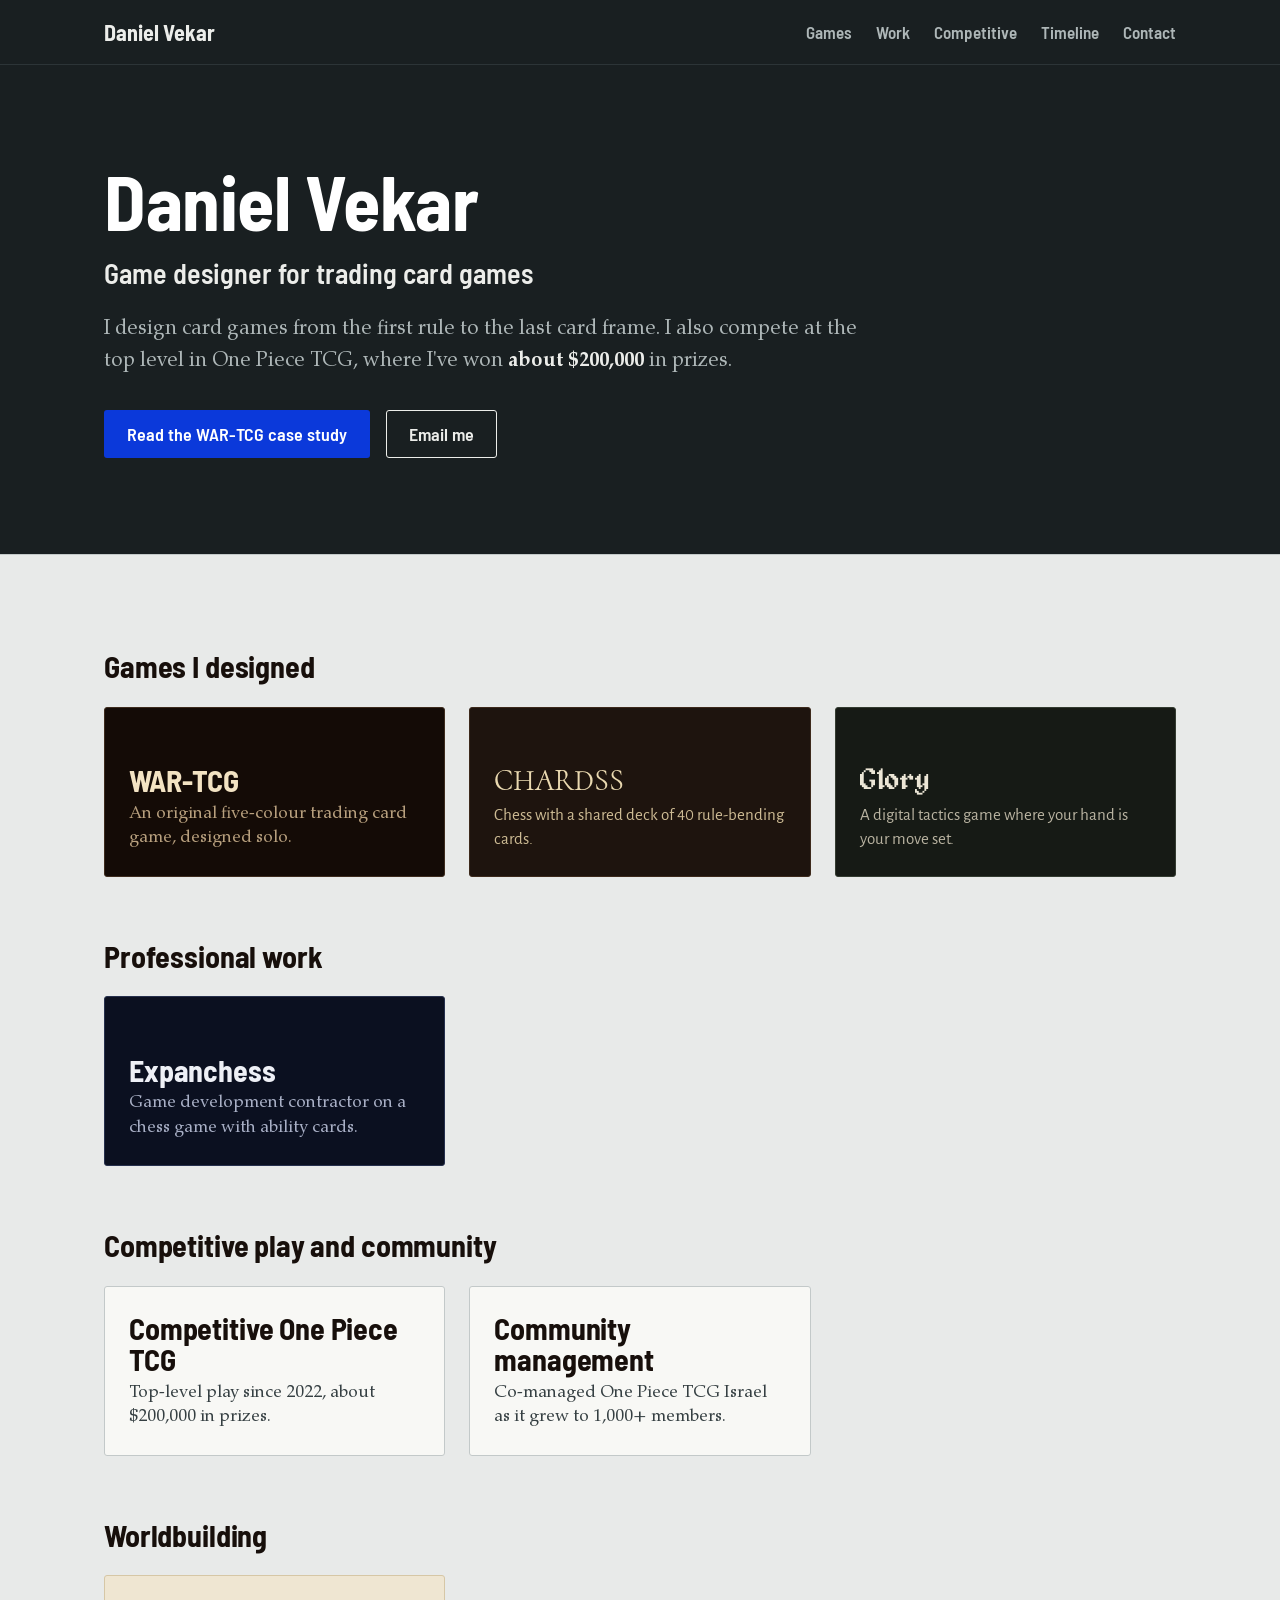
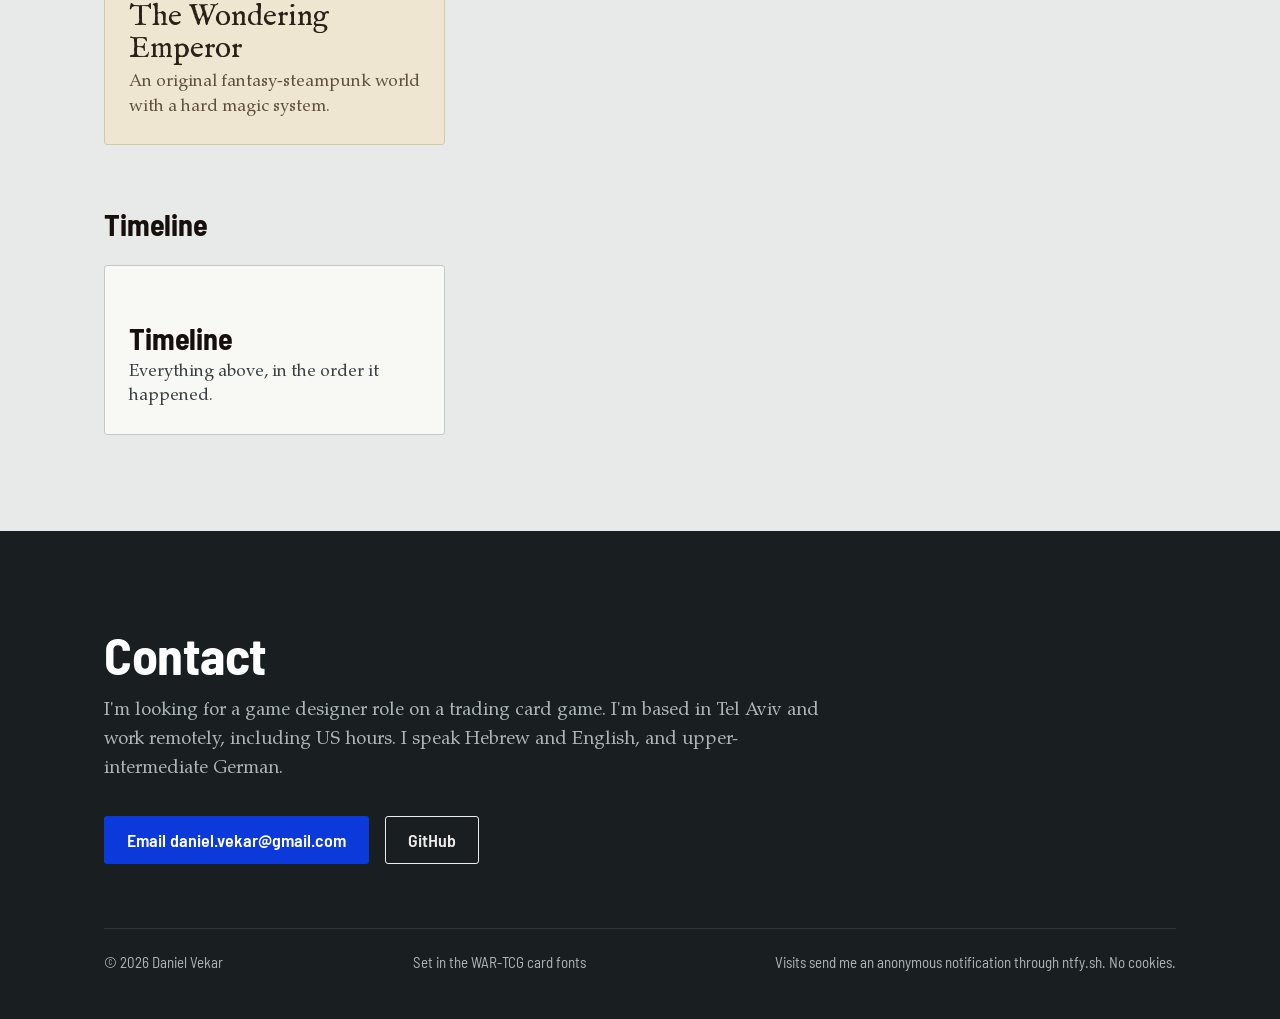
==== commit 27b0902c: "Add anonymous visit notifications via ntfy Co-Authored-By: Claude Opus 5.5 <noreply@anthropic.com> C" ====
--- a/index.html
+++ b/index.html
@@ -89,10 +89,12 @@
       <a class="btn btn-primary" href="mailto:daniel.vekar@gmail.com">Email daniel.vekar@gmail.com</a>
       <a class="btn btn-secondary" href="https://github.com/TheVaus">GitHub</a>
     </div>
-    <div class="foot-small"><span>© 2026 Daniel Vekar</span><span>Set in the WAR-TCG card fonts</span></div>
+    <div class="foot-small"><span>© 2026 Daniel Vekar</span><span>Set in the WAR-TCG card fonts</span>
+      <span>Visits send me an anonymous notification through ntfy.sh. No cookies.</span></div>
   </div>
 </footer>
 <script src="wiki-data.js"></script>
 <script src="wiki.js"></script>
+<script src="notify.js"></script>
 </body>
 </html>
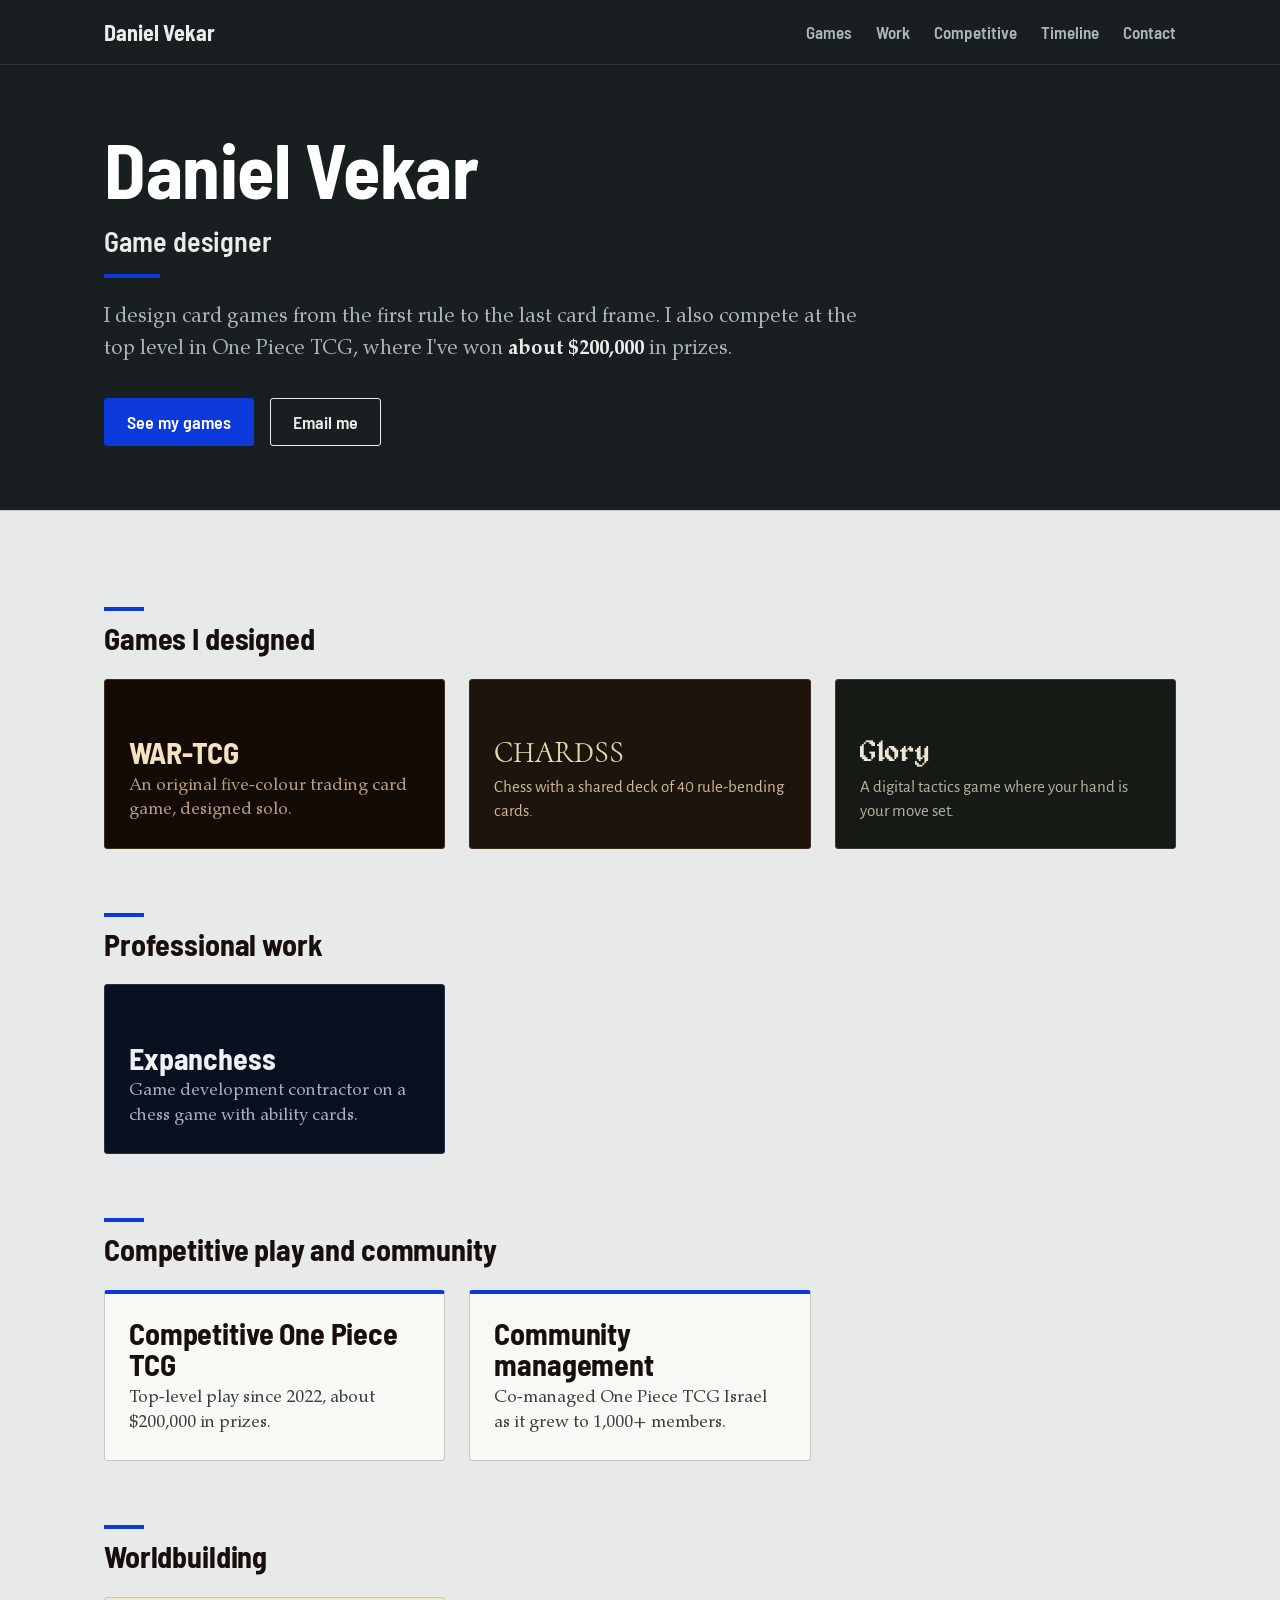
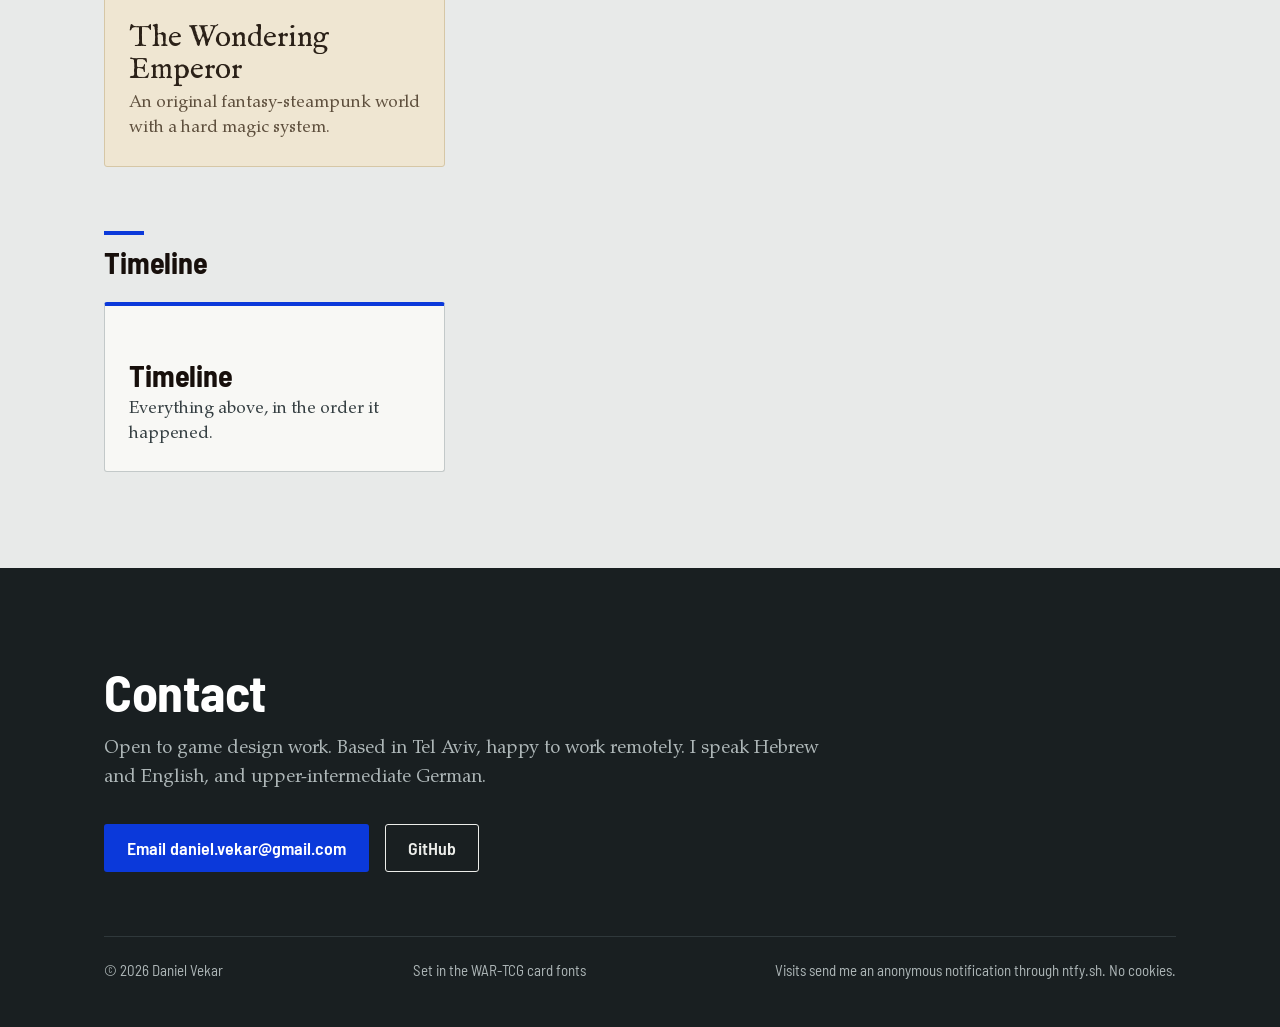
==== commit c6e16baf: "WAR-TCG and CHARDSS pages become overviews; neutral wording; 60-30-10 accents - WAR-TCG and CHARDSS " ====
--- a/index.html
+++ b/index.html
@@ -4,7 +4,7 @@
 <meta charset="utf-8">
 <meta name="viewport" content="width=device-width, initial-scale=1">
 <title>Daniel Vekar, game designer</title>
-<meta name="description" content="Daniel Vekar designs trading card games: an original five-colour TCG, a chess-and-cards game, a tactics card game, and he has won about $200,000 in competitive One Piece TCG.">
+<meta name="description" content="Daniel Vekar is a game designer: an original five-colour TCG, a chess-and-cards game, a tactics card game, and he has won about $200,000 in competitive One Piece TCG.">
 <meta property="og:title" content="Daniel Vekar, game designer">
 <meta property="og:description" content="Trading card game designer and competitive player. Case studies: WAR-TCG, CHARDSS, Expanchess, Glory.">
 <meta property="og:image" content="https://thevaus.github.io/img/og.png">
@@ -37,10 +37,10 @@
   <div class="wrap">
     <div>
       <h1>Daniel Vekar</h1>
-      <p class="role">Game designer for trading card games</p>
+      <p class="role">Game designer</p>
       <p class="pitch">I design card games from the first rule to the last card frame. I also compete at the top level in One Piece TCG, where I've won <strong>about $200,000</strong> in prizes.</p>
       <div class="actions">
-        <a class="btn btn-primary" href="war-tcg.html">Read the WAR-TCG case study</a>
+        <a class="btn btn-primary" href="#games">See my games</a>
         <a class="btn btn-secondary" href="mailto:daniel.vekar@gmail.com">Email me</a>
       </div>
     </div>
@@ -84,7 +84,7 @@
 <footer class="site-foot on-iron" id="contact">
   <div class="wrap">
     <h2>Contact</h2>
-    <p>I'm looking for a game designer role on a trading card game. I'm based in Tel Aviv and work remotely, including US hours. I speak Hebrew and English, and upper-intermediate German.</p>
+    <p>Open to game design work. Based in Tel Aviv, happy to work remotely. I speak Hebrew and English, and upper-intermediate German.</p>
     <div class="actions">
       <a class="btn btn-primary" href="mailto:daniel.vekar@gmail.com">Email daniel.vekar@gmail.com</a>
       <a class="btn btn-secondary" href="https://github.com/TheVaus">GitHub</a>
--- a/styles.css
+++ b/styles.css
@@ -479,3 +479,36 @@
 .wl-card__go{font:600 14px var(--f-cap)}
 .theme-chardss .wl-card__title,.theme-world .wl-card__title{font-weight:400}
 @media (prefers-reduced-motion:no-preference){.wl-card{transition:opacity .12s}}
+
+/* ---- Pixel art (Glory) ---- */
+img.px{image-rendering:pixelated;image-rendering:crisp-edges}
+.glory-title{display:block;margin:0 0 var(--s2);width:180px;height:auto}
+.px-ico{width:20px;height:20px;image-rendering:pixelated;display:inline-block;vertical-align:-4px;margin-right:6px}
+.glory-cards{display:flex;flex-wrap:wrap;gap:var(--s3);margin:var(--s3) 0}
+.glory-cards img{width:175px;height:auto;filter:drop-shadow(0 12px 18px rgba(0,0,0,.45))}
+.war-frames{display:grid;grid-template-columns:repeat(3,minmax(0,200px));gap:var(--s3);margin:var(--s3) 0}
+.war-frames figure{margin:0}
+.war-frames img{filter:drop-shadow(0 12px 20px rgba(0,0,0,.5))}
+.war-frames figcaption{font:600 16px var(--f-cap);color:var(--ink-2);margin-top:8px}
+@media (max-width:560px){.war-frames{grid-template-columns:repeat(3,minmax(0,1fr));gap:var(--s2)}}
+.sr-only{position:absolute;width:1px;height:1px;padding:0;margin:-1px;overflow:hidden;clip:rect(0,0,0,0);white-space:nowrap;border:0}
+.glory-title{width:300px;margin-bottom:var(--s3)}
+@media (max-width:560px){.glory-title{width:220px}}
+.tlx-site{margin:6px 0 0;font:600 14px var(--f-cap)}
+
+/* Overview pages (project details live on the project's own website) */
+.cs-body--solo{grid-template-columns:minmax(0,1fr);max-width:820px}
+.more{list-style:none;padding:0;margin:var(--s3) 0 0;display:grid;gap:var(--s2)}
+.more a{display:block;padding:var(--s3);border:1px solid var(--rule);border-left:4px solid var(--primary);background:var(--surface);color:var(--ink);text-decoration:none;border-radius:var(--r,6px);transition:border-color .15s}
+.more a:hover{border-color:var(--primary)}
+.more b{display:block;font:700 20px/1.2 var(--f-cap);color:var(--ink)}
+.more b::after{content:" →";color:var(--primary)}
+.more span{display:block;margin-top:4px;color:var(--ink-2)}
+
+/* 60-30-10: light page ~60%, iron ~30%, primary blue as the ~10% accent */
+.hero{padding:var(--s8) 0 var(--s8)}
+.hero .role::after{content:"";display:block;width:56px;height:4px;background:var(--primary);margin-top:var(--s2)}
+.group-title::before{content:"";display:block;width:40px;height:4px;background:var(--primary);margin-bottom:12px}
+.tile--plain{border-top:4px solid var(--primary)}
+.site-foot .btn-primary{box-shadow:none}
+.cs-main .more{max-width:none}
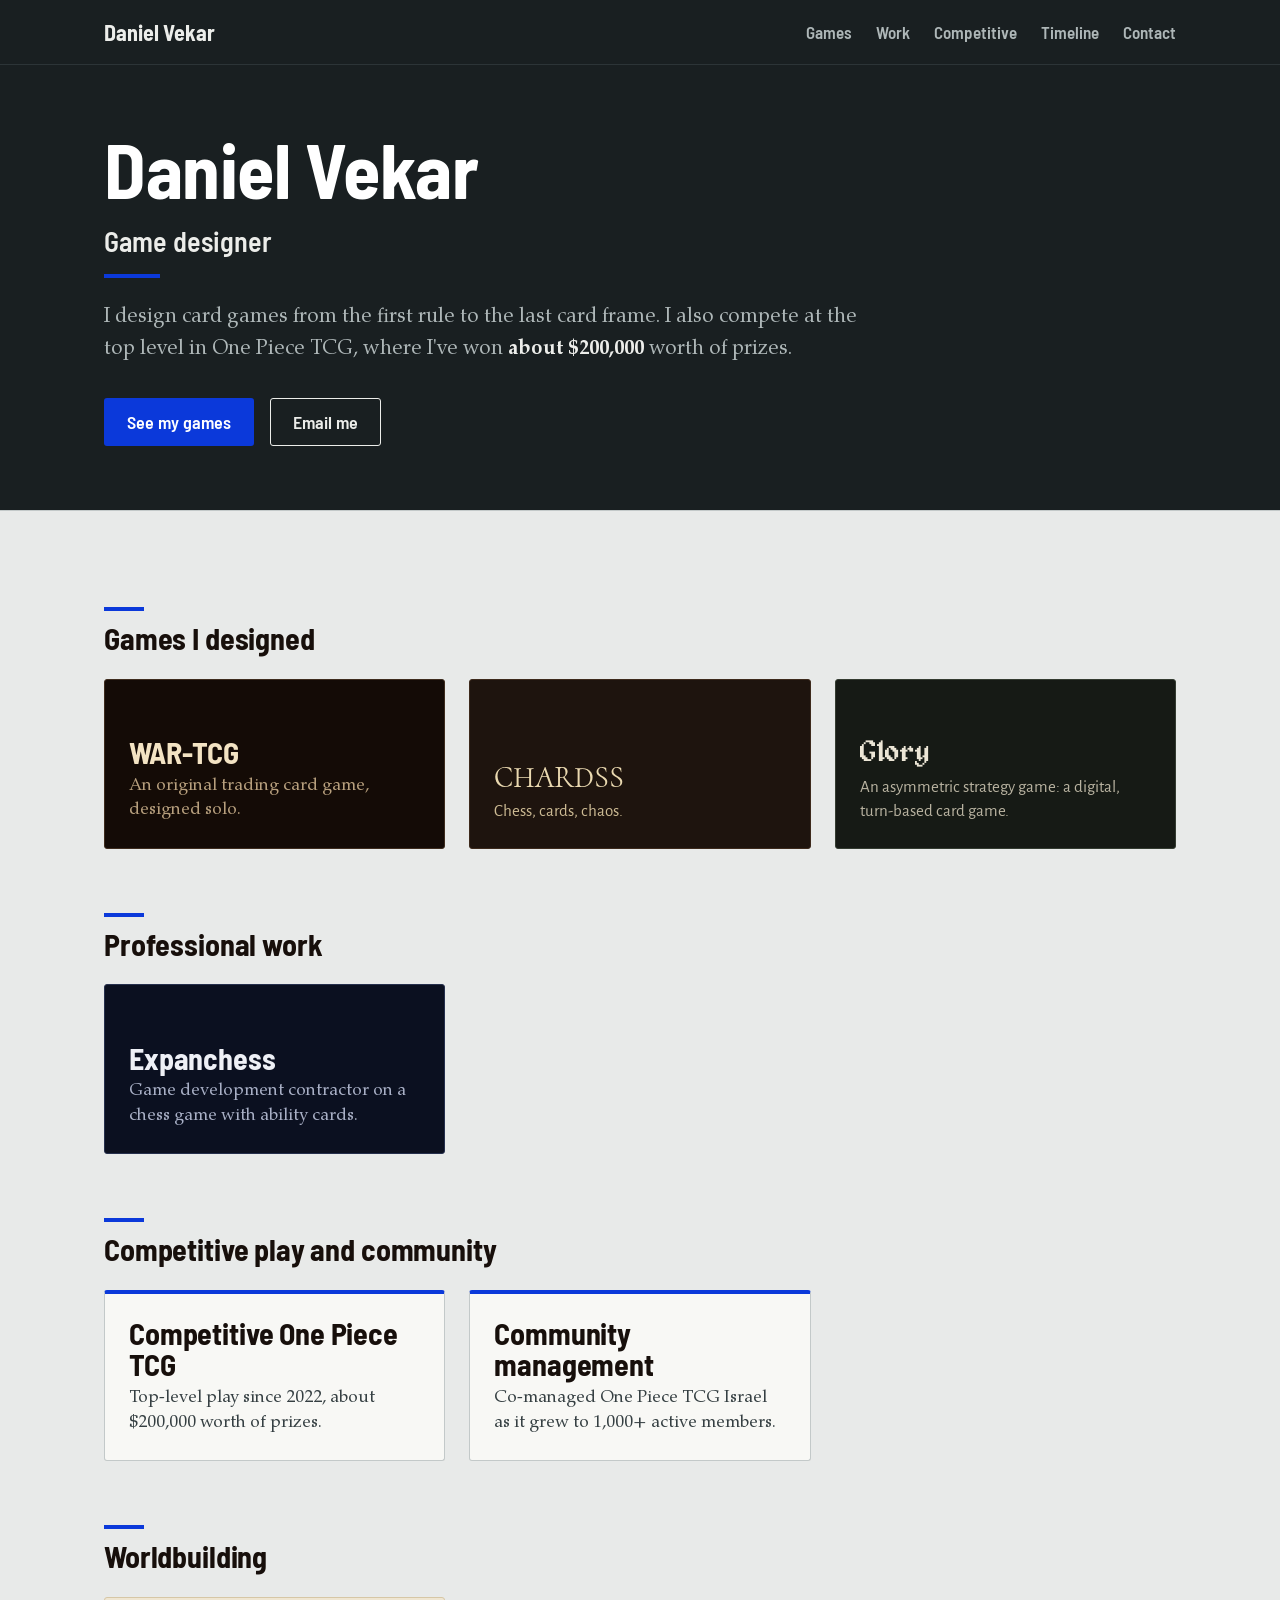
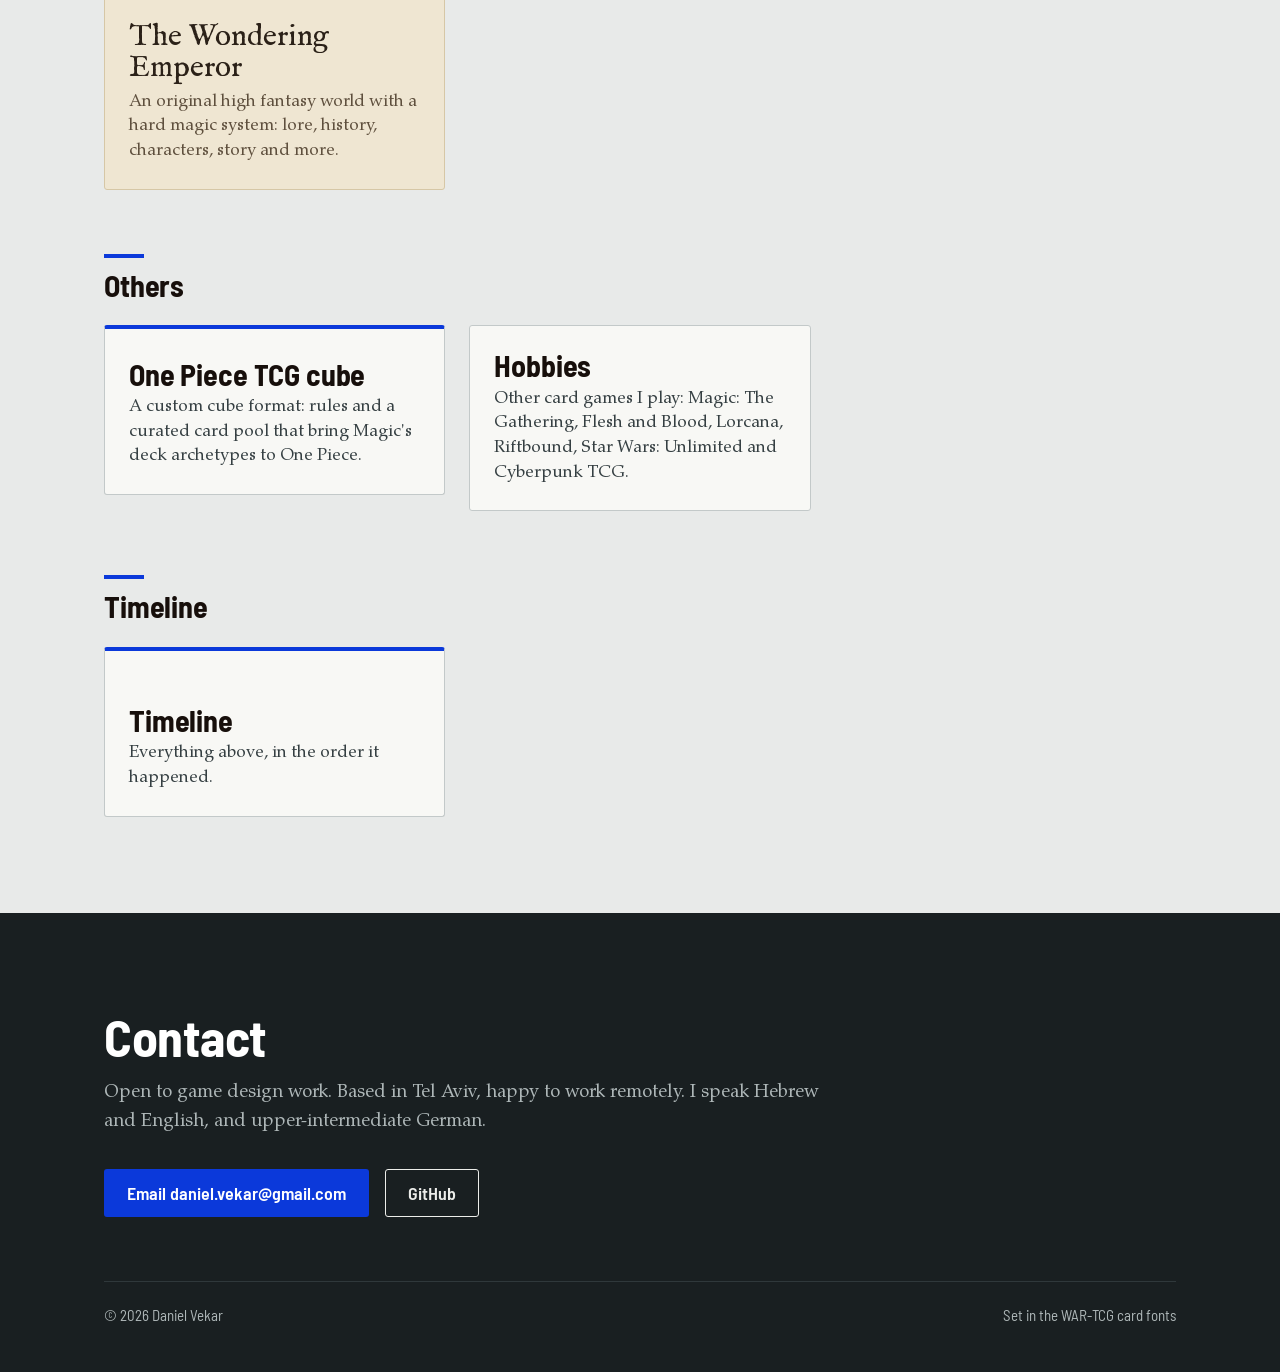
==== commit e7fe7dc3: "Home wording, Others group with the cube and hobbies; OPTCG page is results only - Tiles: WAR-TCG wi" ====
--- a/index.html
+++ b/index.html
@@ -4,7 +4,7 @@
 <meta charset="utf-8">
 <meta name="viewport" content="width=device-width, initial-scale=1">
 <title>Daniel Vekar, game designer</title>
-<meta name="description" content="Daniel Vekar is a game designer: an original five-colour TCG, a chess-and-cards game, a tactics card game, and he has won about $200,000 in competitive One Piece TCG.">
+<meta name="description" content="Daniel Vekar is a game designer: an original TCG, a chess-and-cards game, an asymmetric digital card game, and he has won about $200,000 worth of prizes in competitive One Piece TCG.">
 <meta property="og:title" content="Daniel Vekar, game designer">
 <meta property="og:description" content="Trading card game designer and competitive player. Case studies: WAR-TCG, CHARDSS, Expanchess, Glory.">
 <meta property="og:image" content="https://thevaus.github.io/img/og.png">
@@ -38,7 +38,7 @@
     <div>
       <h1>Daniel Vekar</h1>
       <p class="role">Game designer</p>
-      <p class="pitch">I design card games from the first rule to the last card frame. I also compete at the top level in One Piece TCG, where I've won <strong>about $200,000</strong> in prizes.</p>
+      <p class="pitch">I design card games from the first rule to the last card frame. I also compete at the top level in One Piece TCG, where I've won <strong>about $200,000</strong> worth of prizes.</p>
       <div class="actions">
         <a class="btn btn-primary" href="#games">See my games</a>
         <a class="btn btn-secondary" href="mailto:daniel.vekar@gmail.com">Email me</a>
@@ -51,9 +51,9 @@
   <div class="wrap">
     <h2 class="group-title" id="games-title">Games I designed</h2>
     <ul class="tiles">
-      <li><a class="tile theme-war" href="war-tcg.html"><h3>WAR-TCG</h3><p>An original five-colour trading card game, designed solo.</p></a></li>
-      <li><a class="tile theme-chardss" href="chardss.html"><h3>CHARDSS</h3><p>Chess with a shared deck of 40 rule-bending cards.</p></a></li>
-      <li><a class="tile theme-glory" href="glory.html"><h3>Glory</h3><p>A digital tactics game where your hand is your move set.</p></a></li>
+      <li><a class="tile theme-war" href="war-tcg.html"><h3>WAR-TCG</h3><p>An original trading card game, designed solo.</p></a></li>
+      <li><a class="tile theme-chardss" href="chardss.html"><h3>CHARDSS</h3><p>Chess, cards, chaos.</p></a></li>
+      <li><a class="tile theme-glory" href="glory.html"><h3>Glory</h3><p>An asymmetric strategy game: a digital, turn-based card game.</p></a></li>
     </ul>
 
     <h2 class="group-title" id="work">Professional work</h2>
@@ -63,13 +63,19 @@
 
     <h2 class="group-title" id="competitive">Competitive play and community</h2>
     <ul class="tiles">
-      <li><a class="tile tile--plain" href="optcg.html"><h3>Competitive One Piece TCG</h3><p>Top-level play since 2022, about $200,000 in prizes.</p></a></li>
-      <li><a class="tile tile--plain" href="community.html"><h3>Community management</h3><p>Co-managed One Piece TCG Israel as it grew to 1,000+ members.</p></a></li>
+      <li><a class="tile tile--plain" href="optcg.html"><h3>Competitive One Piece TCG</h3><p>Top-level play since 2022, about $200,000 worth of prizes.</p></a></li>
+      <li><a class="tile tile--plain" href="community.html"><h3>Community management</h3><p>Co-managed One Piece TCG Israel as it grew to 1,000+ active members.</p></a></li>
     </ul>
 
     <h2 class="group-title" id="world">Worldbuilding</h2>
     <ul class="tiles">
-      <li><a class="tile theme-world" href="world.html"><h3>The Wondering Emperor</h3><p>An original fantasy-steampunk world with a hard magic system.</p></a></li>
+      <li><a class="tile theme-world" href="world.html"><h3>The Wondering Emperor</h3><p>An original high fantasy world with a hard magic system: lore, history, characters, story and more.</p></a></li>
+    </ul>
+
+    <h2 class="group-title" id="others">Others</h2>
+    <ul class="tiles">
+      <li><a class="tile tile--plain" href="cube.html"><h3>One Piece TCG cube</h3><p>A custom cube format: rules and a curated card pool that bring Magic's deck archetypes to One Piece.</p></a></li>
+      <li><div class="tile tile--plain tile--static"><h3>Hobbies</h3><p>Other card games I play: Magic: The Gathering, Flesh and Blood, Lorcana, Riftbound, Star Wars: Unlimited and Cyberpunk TCG.</p></div></li>
     </ul>
 
     <h2 class="group-title" id="timeline-link">Timeline</h2>
@@ -89,8 +95,7 @@
       <a class="btn btn-primary" href="mailto:daniel.vekar@gmail.com">Email daniel.vekar@gmail.com</a>
       <a class="btn btn-secondary" href="https://github.com/TheVaus">GitHub</a>
     </div>
-    <div class="foot-small"><span>© 2026 Daniel Vekar</span><span>Set in the WAR-TCG card fonts</span>
-      <span>Visits send me an anonymous notification through ntfy.sh. No cookies.</span></div>
+    <div class="foot-small"><span>© 2026 Daniel Vekar</span><span>Set in the WAR-TCG card fonts</span></div>
   </div>
 </footer>
 <script src="wiki-data.js"></script>
--- a/styles.css
+++ b/styles.css
@@ -512,3 +512,7 @@
 .tile--plain{border-top:4px solid var(--primary)}
 .site-foot .btn-primary{box-shadow:none}
 .cs-main .more{max-width:none}
+.tile--static{cursor:default}
+.tile--static:hover{border-color:var(--rule)}
+.tile--static:hover h3{text-decoration:none}
+.tile--static{border-top:1px solid var(--rule);height:100%}
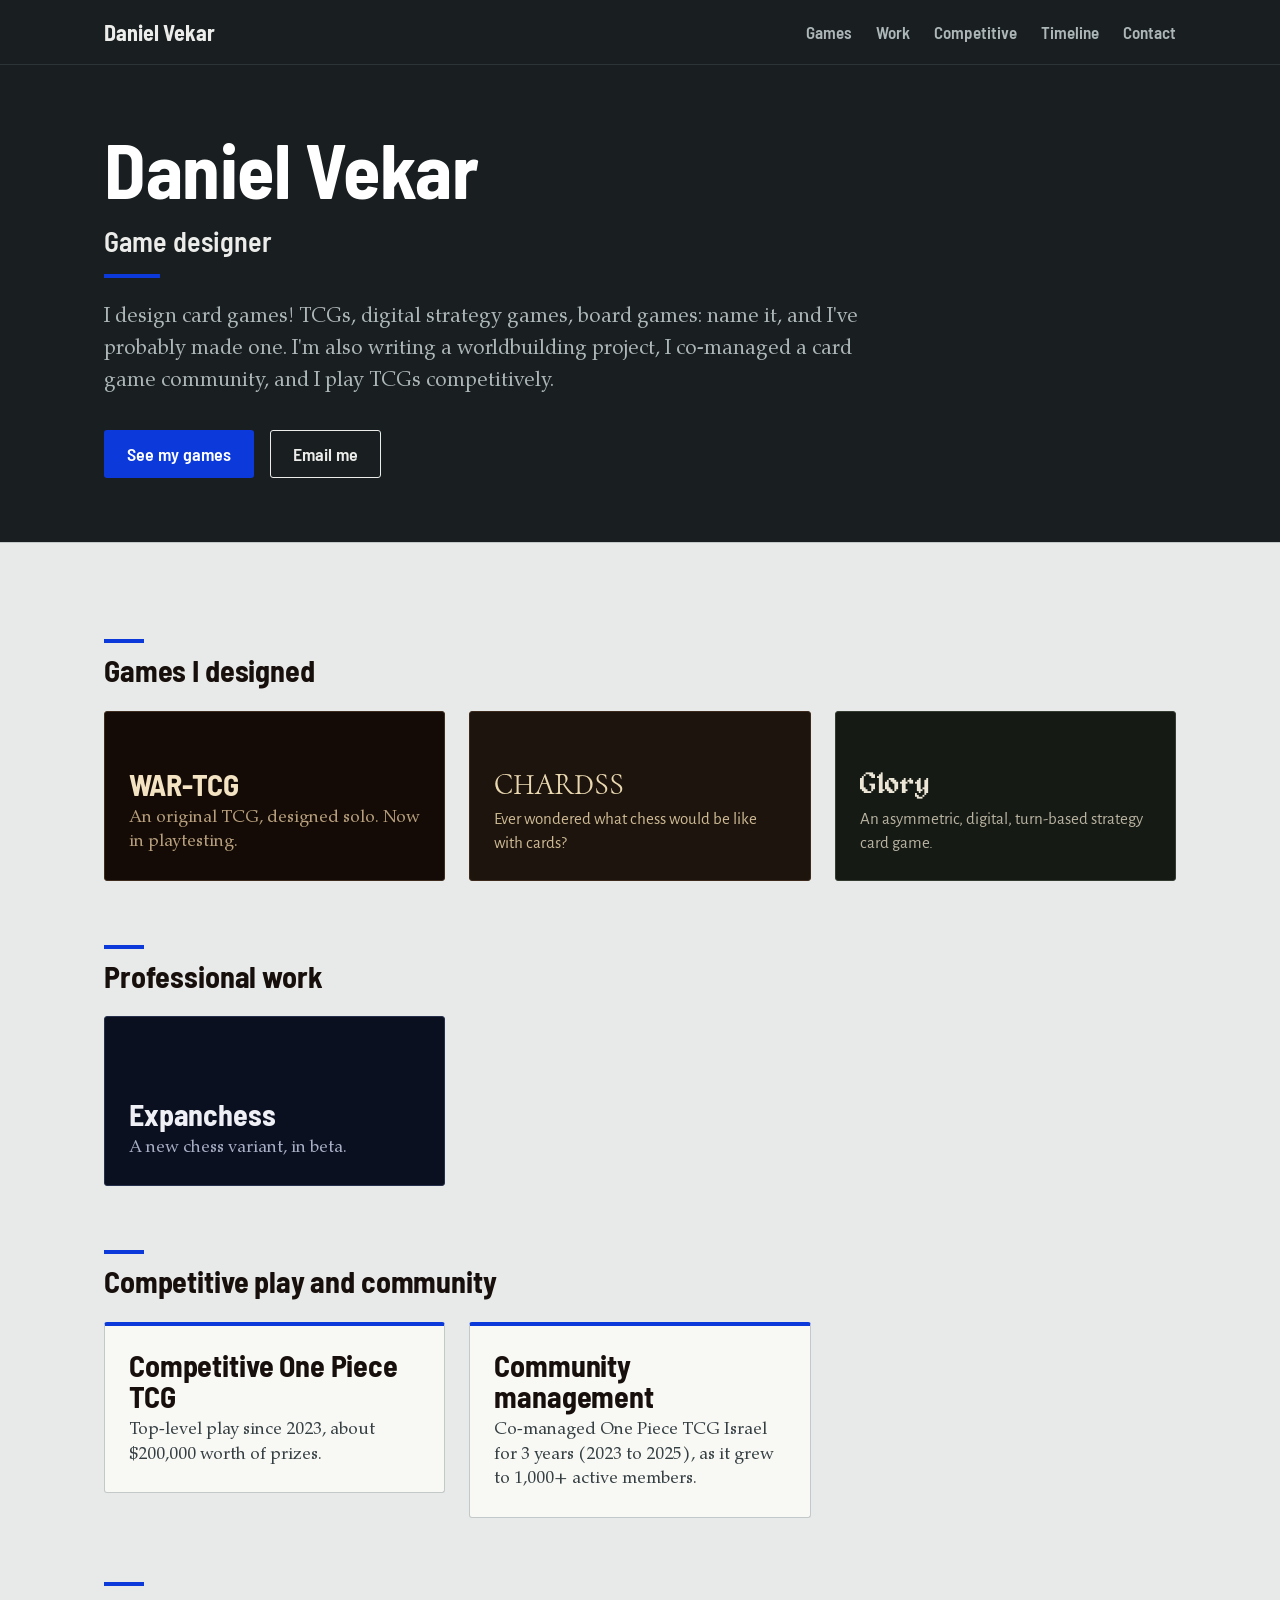
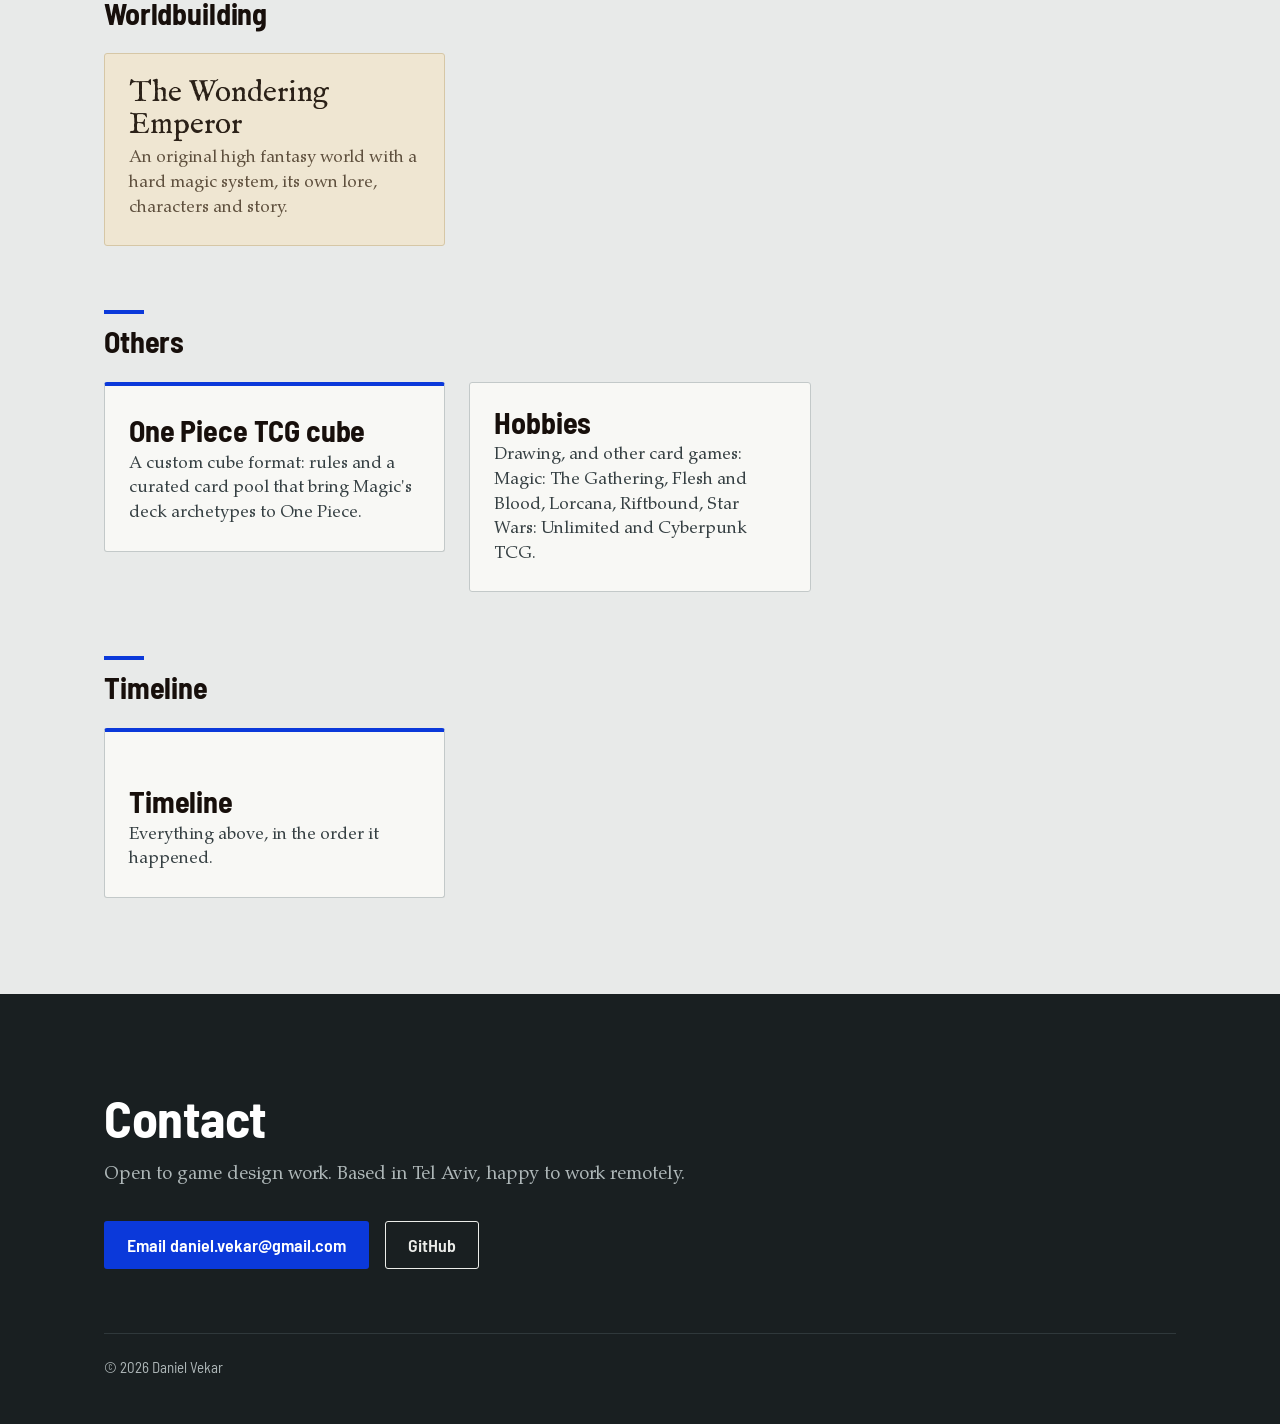
==== commit db67683c: "Daniel's wording: new hero pitch and tile descriptions; military service on the timeline - Hero: car" ====
--- a/index.html
+++ b/index.html
@@ -4,7 +4,7 @@
 <meta charset="utf-8">
 <meta name="viewport" content="width=device-width, initial-scale=1">
 <title>Daniel Vekar, game designer</title>
-<meta name="description" content="Daniel Vekar is a game designer: an original TCG, a chess-and-cards game, an asymmetric digital card game, and he has won about $200,000 worth of prizes in competitive One Piece TCG.">
+<meta name="description" content="Daniel Vekar designs card games: TCGs, digital strategy games and board games. He also writes a worldbuilding project, co-managed a card game community and plays TCGs competitively.">
 <meta property="og:title" content="Daniel Vekar, game designer">
 <meta property="og:description" content="Trading card game designer and competitive player. Case studies: WAR-TCG, CHARDSS, Expanchess, Glory.">
 <meta property="og:image" content="https://thevaus.github.io/img/og.png">
@@ -38,7 +38,7 @@
     <div>
       <h1>Daniel Vekar</h1>
       <p class="role">Game designer</p>
-      <p class="pitch">I design card games from the first rule to the last card frame. I also compete at the top level in One Piece TCG, where I've won <strong>about $200,000</strong> worth of prizes.</p>
+      <p class="pitch">I design card games! TCGs, digital strategy games, board games: name it, and I've probably made one. I'm also writing a worldbuilding project, I co-managed a card game community, and I play TCGs competitively.</p>
       <div class="actions">
         <a class="btn btn-primary" href="#games">See my games</a>
         <a class="btn btn-secondary" href="mailto:daniel.vekar@gmail.com">Email me</a>
@@ -51,31 +51,31 @@
   <div class="wrap">
     <h2 class="group-title" id="games-title">Games I designed</h2>
     <ul class="tiles">
-      <li><a class="tile theme-war" href="war-tcg.html"><h3>WAR-TCG</h3><p>An original trading card game, designed solo.</p></a></li>
-      <li><a class="tile theme-chardss" href="chardss.html"><h3>CHARDSS</h3><p>Chess, cards, chaos.</p></a></li>
-      <li><a class="tile theme-glory" href="glory.html"><h3>Glory</h3><p>An asymmetric strategy game: a digital, turn-based card game.</p></a></li>
+      <li><a class="tile theme-war" href="war-tcg.html"><h3>WAR-TCG</h3><p>An original TCG, designed solo. Now in playtesting.</p></a></li>
+      <li><a class="tile theme-chardss" href="chardss.html"><h3>CHARDSS</h3><p>Ever wondered what chess would be like with cards?</p></a></li>
+      <li><a class="tile theme-glory" href="glory.html"><h3>Glory</h3><p>An asymmetric, digital, turn-based strategy card game.</p></a></li>
     </ul>
 
     <h2 class="group-title" id="work">Professional work</h2>
     <ul class="tiles">
-      <li><a class="tile theme-expanchess" href="expanchess.html"><h3>Expanchess</h3><p>Game development contractor on a chess game with ability cards.</p></a></li>
+      <li><a class="tile theme-expanchess" href="expanchess.html"><h3>Expanchess</h3><p>A new chess variant, in beta.</p></a></li>
     </ul>
 
     <h2 class="group-title" id="competitive">Competitive play and community</h2>
     <ul class="tiles">
-      <li><a class="tile tile--plain" href="optcg.html"><h3>Competitive One Piece TCG</h3><p>Top-level play since 2022, about $200,000 worth of prizes.</p></a></li>
-      <li><a class="tile tile--plain" href="community.html"><h3>Community management</h3><p>Co-managed One Piece TCG Israel as it grew to 1,000+ active members.</p></a></li>
+      <li><a class="tile tile--plain" href="optcg.html"><h3>Competitive One Piece TCG</h3><p>Top-level play since 2023, about $200,000 worth of prizes.</p></a></li>
+      <li><a class="tile tile--plain" href="community.html"><h3>Community management</h3><p>Co-managed One Piece TCG Israel for 3 years (2023 to 2025), as it grew to 1,000+ active members.</p></a></li>
     </ul>
 
     <h2 class="group-title" id="world">Worldbuilding</h2>
     <ul class="tiles">
-      <li><a class="tile theme-world" href="world.html"><h3>The Wondering Emperor</h3><p>An original high fantasy world with a hard magic system: lore, history, characters, story and more.</p></a></li>
+      <li><a class="tile theme-world" href="world.html"><h3>The Wondering Emperor</h3><p>An original high fantasy world with a hard magic system, its own lore, characters and story.</p></a></li>
     </ul>
 
     <h2 class="group-title" id="others">Others</h2>
     <ul class="tiles">
       <li><a class="tile tile--plain" href="cube.html"><h3>One Piece TCG cube</h3><p>A custom cube format: rules and a curated card pool that bring Magic's deck archetypes to One Piece.</p></a></li>
-      <li><div class="tile tile--plain tile--static"><h3>Hobbies</h3><p>Other card games I play: Magic: The Gathering, Flesh and Blood, Lorcana, Riftbound, Star Wars: Unlimited and Cyberpunk TCG.</p></div></li>
+      <li><div class="tile tile--plain tile--static"><h3>Hobbies</h3><p>Drawing, and other card games: Magic: The Gathering, Flesh and Blood, Lorcana, Riftbound, Star Wars: Unlimited and Cyberpunk TCG.</p></div></li>
     </ul>
 
     <h2 class="group-title" id="timeline-link">Timeline</h2>
@@ -90,12 +90,12 @@
 <footer class="site-foot on-iron" id="contact">
   <div class="wrap">
     <h2>Contact</h2>
-    <p>Open to game design work. Based in Tel Aviv, happy to work remotely. I speak Hebrew and English, and upper-intermediate German.</p>
+    <p>Open to game design work. Based in Tel Aviv, happy to work remotely.</p>
     <div class="actions">
       <a class="btn btn-primary" href="mailto:daniel.vekar@gmail.com">Email daniel.vekar@gmail.com</a>
       <a class="btn btn-secondary" href="https://github.com/TheVaus">GitHub</a>
     </div>
-    <div class="foot-small"><span>© 2026 Daniel Vekar</span><span>Set in the WAR-TCG card fonts</span></div>
+    <div class="foot-small"><span>© 2026 Daniel Vekar</span></div>
   </div>
 </footer>
 <script src="wiki-data.js"></script>
--- a/styles.css
+++ b/styles.css
@@ -516,3 +516,14 @@
 .tile--static:hover{border-color:var(--rule)}
 .tile--static:hover h3{text-decoration:none}
 .tile--static{border-top:1px solid var(--rule);height:100%}
+.cube-list{margin-top:var(--s3);display:grid;gap:6px}
+.cube-list details{border:1px solid var(--rule);background:var(--surface);border-radius:4px}
+.cube-list summary{display:flex;justify-content:space-between;gap:var(--s2);padding:10px 14px;cursor:pointer;font-family:var(--f-cap)}
+.cube-list summary span{color:var(--ink-2);font-variant-numeric:tabular-nums}
+.cube-list ul{columns:2 240px;column-gap:var(--s4);margin:0;padding:4px 14px 14px;list-style:none}
+.cube-list li{break-inside:avoid;padding:2px 0}
+.cube-list code{font:600 14px/1.4 var(--f-cap);color:var(--ink-2);margin-right:4px;font-variant-numeric:tabular-nums}
+.cube-show{font:600 14px/1 var(--f-cap);padding:6px 10px;border:1px solid var(--rule);background:var(--surface);color:var(--ink);border-radius:3px;cursor:pointer;margin-right:6px}
+.cube-show[aria-pressed="true"]{background:var(--primary);border-color:var(--primary);color:#fff}
+.cube-show:focus-visible{outline:2px solid var(--primary);outline-offset:2px}
+.cube-list ul{grid-template-columns:none}
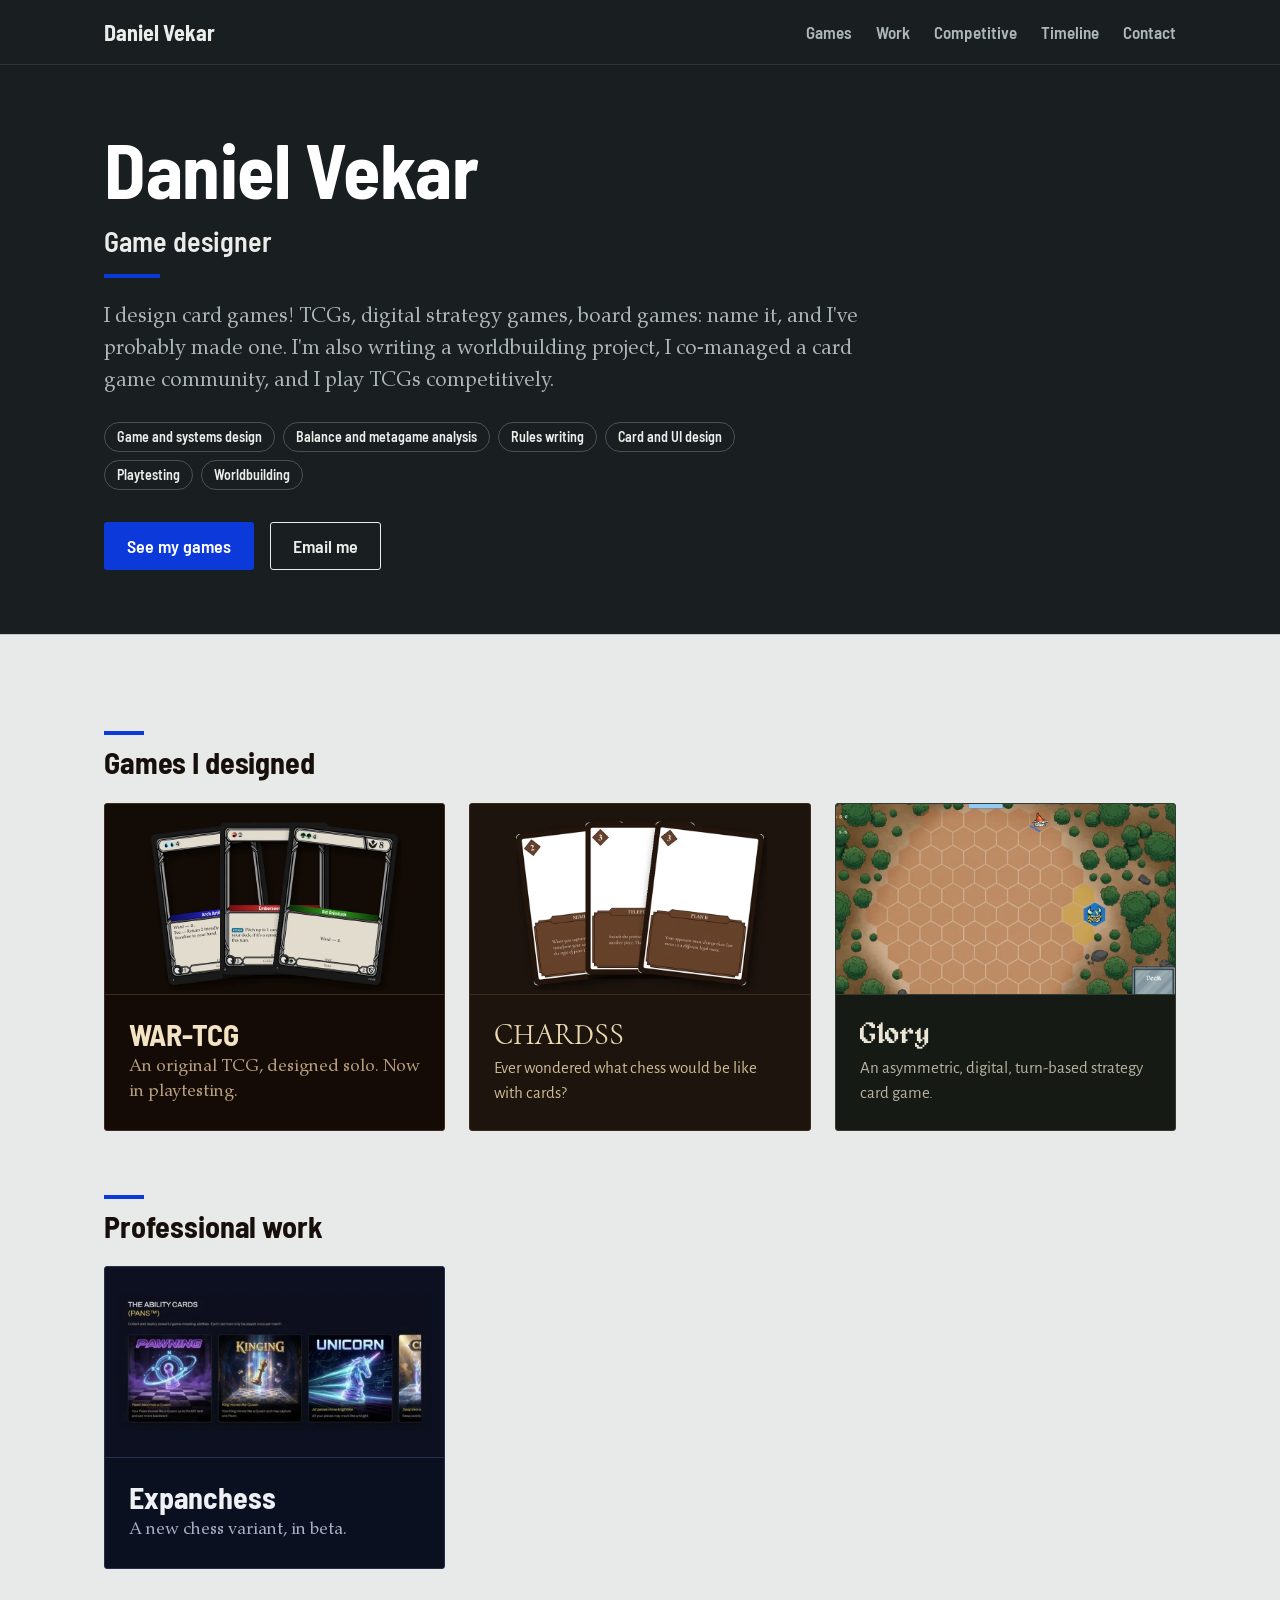
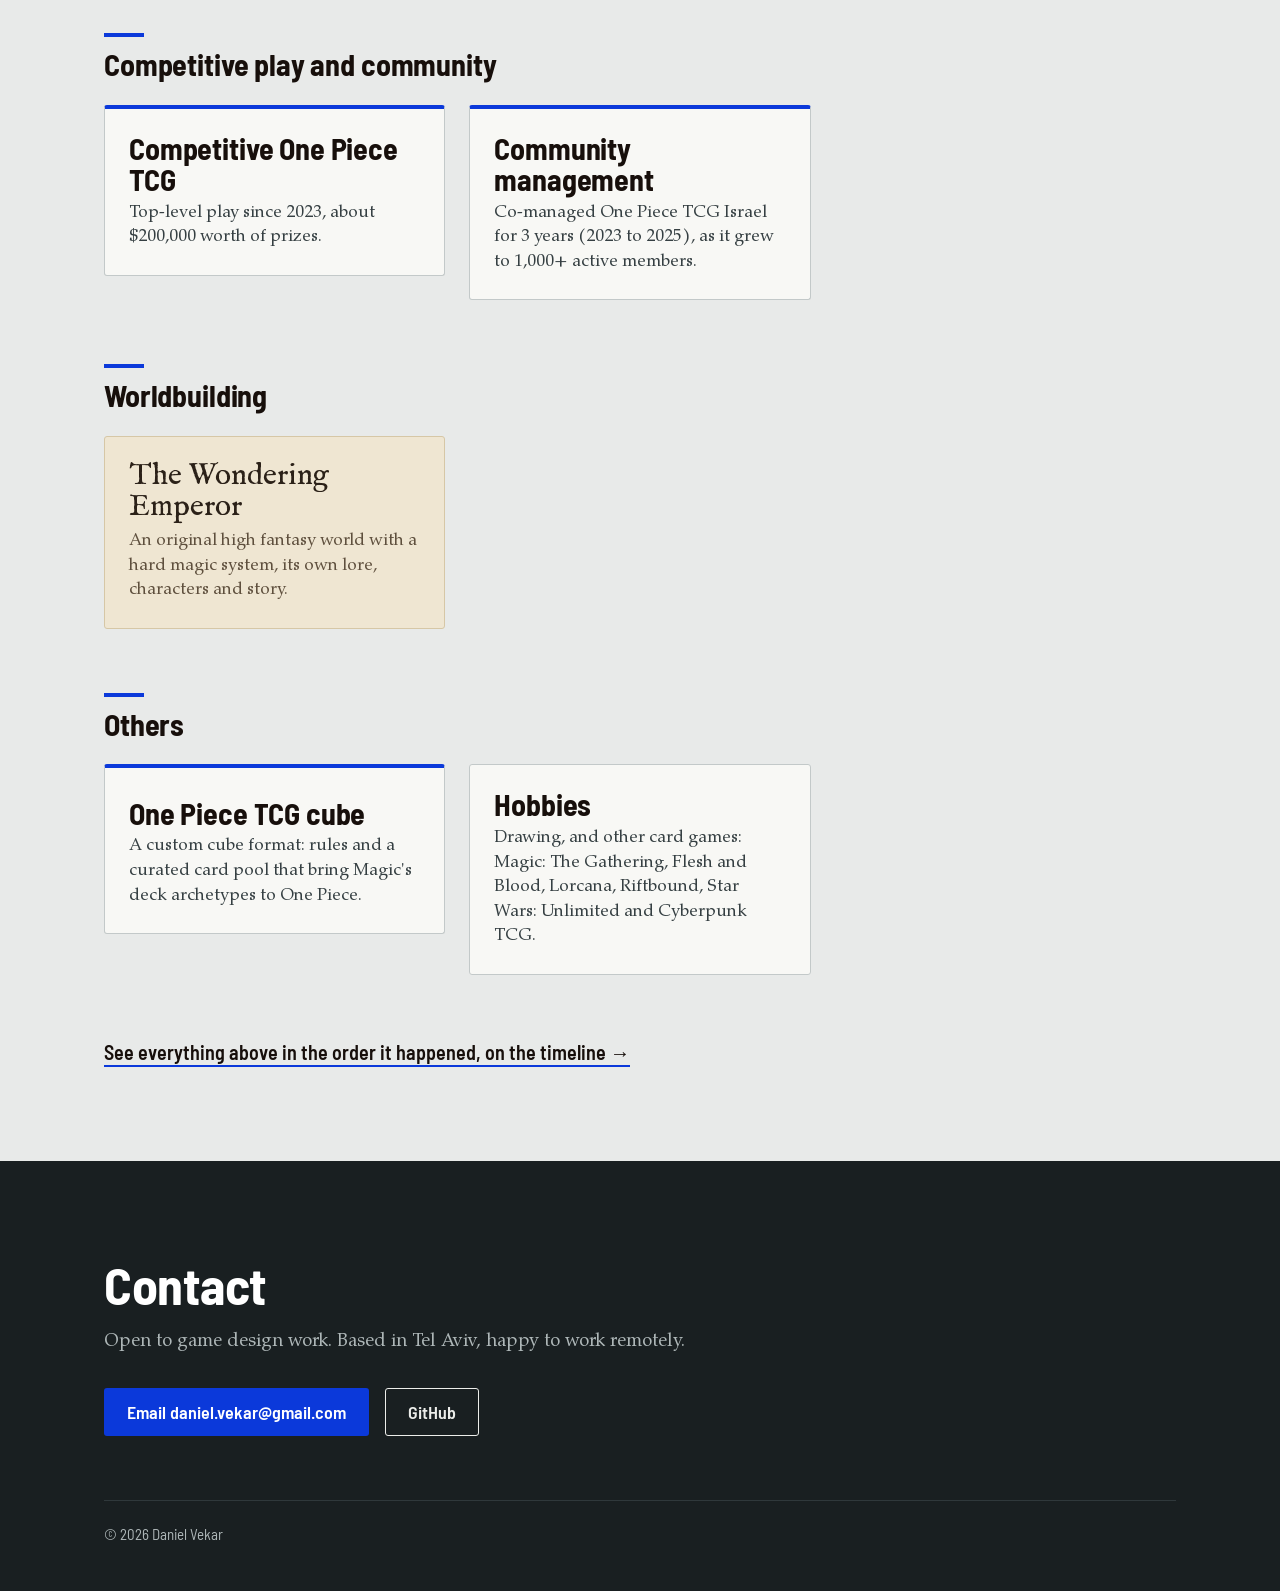
==== commit b4f4e9bb: "Home: images on the game tiles, a skills line, a timeline link; Glory gameplay clip - Tiles for WAR-" ====
--- a/index.html
+++ b/index.html
@@ -39,6 +39,9 @@
       <h1>Daniel Vekar</h1>
       <p class="role">Game designer</p>
       <p class="pitch">I design card games! TCGs, digital strategy games, board games: name it, and I've probably made one. I'm also writing a worldbuilding project, I co-managed a card game community, and I play TCGs competitively.</p>
+      <ul class="skills" aria-label="What I do">
+        <li>Game and systems design</li><li>Balance and metagame analysis</li><li>Rules writing</li><li>Card and UI design</li><li>Playtesting</li><li>Worldbuilding</li>
+      </ul>
       <div class="actions">
         <a class="btn btn-primary" href="#games">See my games</a>
         <a class="btn btn-secondary" href="mailto:daniel.vekar@gmail.com">Email me</a>
@@ -51,14 +54,14 @@
   <div class="wrap">
     <h2 class="group-title" id="games-title">Games I designed</h2>
     <ul class="tiles">
-      <li><a class="tile theme-war" href="war-tcg.html"><h3>WAR-TCG</h3><p>An original TCG, designed solo. Now in playtesting.</p></a></li>
-      <li><a class="tile theme-chardss" href="chardss.html"><h3>CHARDSS</h3><p>Ever wondered what chess would be like with cards?</p></a></li>
-      <li><a class="tile theme-glory" href="glory.html"><h3>Glory</h3><p>An asymmetric, digital, turn-based strategy card game.</p></a></li>
+      <li><a class="tile tile--media theme-war" href="war-tcg.html"><img class="tile-img" src="img/tiles/war.webp" alt="Three WAR-TCG cards: Arch Artificer, Emberseer Krag and Old Grimtusk" width="960" height="540" loading="lazy"><h3>WAR-TCG</h3><p>An original TCG, designed solo. Now in playtesting.</p></a></li>
+      <li><a class="tile tile--media theme-chardss" href="chardss.html"><img class="tile-img" src="img/tiles/chardss.webp" alt="Three CHARDSS cards: Mimic, Teleport and Plan B" width="960" height="540" loading="lazy"><h3>CHARDSS</h3><p>Ever wondered what chess would be like with cards?</p></a></li>
+      <li><a class="tile tile--media theme-glory" href="glory.html"><img class="tile-img" src="img/tiles/glory.webp" alt="A Glory match on a hex board surrounded by forest" width="960" height="540" loading="lazy"><h3>Glory</h3><p>An asymmetric, digital, turn-based strategy card game.</p></a></li>
     </ul>
 
     <h2 class="group-title" id="work">Professional work</h2>
     <ul class="tiles">
-      <li><a class="tile theme-expanchess" href="expanchess.html"><h3>Expanchess</h3><p>A new chess variant, in beta.</p></a></li>
+      <li><a class="tile tile--media theme-expanchess" href="expanchess.html"><img class="tile-img" src="img/tiles/expanchess.webp" alt="Expanchess ability cards: Pawning, Kinging and Unicorn" width="960" height="540" loading="lazy"><h3>Expanchess</h3><p>A new chess variant, in beta.</p></a></li>
     </ul>
 
     <h2 class="group-title" id="competitive">Competitive play and community</h2>
@@ -78,10 +81,7 @@
       <li><div class="tile tile--plain tile--static"><h3>Hobbies</h3><p>Drawing, and other card games: Magic: The Gathering, Flesh and Blood, Lorcana, Riftbound, Star Wars: Unlimited and Cyberpunk TCG.</p></div></li>
     </ul>
 
-    <h2 class="group-title" id="timeline-link">Timeline</h2>
-    <ul class="tiles">
-      <li><a class="tile tile--plain" href="timeline.html"><h3>Timeline</h3><p>Everything above, in the order it happened.</p></a></li>
-    </ul>
+    <p class="timeline-link" id="timeline-link"><a href="timeline.html">See everything above in the order it happened, on the timeline <span aria-hidden="true">→</span></a></p>
   </div>
 </section>
 
--- a/styles.css
+++ b/styles.css
@@ -214,7 +214,7 @@
 /* stat sheet (Glory) */
 .sheets{display:grid;grid-template-columns:minmax(0,1.3fr) minmax(0,1fr);gap:var(--s3);margin:var(--s4) 0}
 .sheet{background:var(--paper);border:2px solid var(--ink);border-radius:10px;padding:var(--s2) var(--s3) var(--s3)}
-.sheet h4{font-size:30px;border-bottom:2px solid var(--ink);padding-bottom:8px;margin-bottom:12px}
+.sheet h4,.sheet h3{margin-top:0;font-size:30px;border-bottom:2px solid var(--ink);padding-bottom:8px;margin-bottom:12px}
 .sheet small{display:block;font:600 14px/1.2 var(--f-cap);color:#5b5244;margin-bottom:2px}
 .sheet dl{display:grid;grid-template-columns:repeat(3,1fr);gap:8px;margin:0 0 12px}
 .sheet dl div{background:rgba(23,15,11,.07);padding:6px 10px;border-radius:3px}
@@ -407,11 +407,11 @@
 
 /* Glory: the game's UI colours and Alagard */
 .theme-glory{--page:#161a15;--surface:#20261e;--ink:#ece6d6;--ink-2:#b9b3a1;--rule:#343c31;--iron:#0f120e;--on-iron:#ece6d6;--on-iron-2:#b9b3a1;--primary:#e0a868;--primary-deep:#f0c08a;--on-primary:#161a15;--foot-link:#e0a868;--f-text:"Alegreya Sans",system-ui,sans-serif;--shadow:0 18px 36px rgba(0,0,0,.55)}
-.theme-glory h1,.theme-glory h2,.theme-glory .sheet h4,.theme-glory .next a{font-family:"Alagard",var(--f-cap);font-weight:400;letter-spacing:.01em}
+.theme-glory h1,.theme-glory h2,.theme-glory .sheet h4,.theme-glory .sheet h3,.theme-glory .next a{font-family:"Alagard",var(--f-cap);font-weight:400;letter-spacing:.01em}
 .theme-glory .btn-secondary{color:var(--ink)}
 .theme-glory .btn-secondary:hover{background:var(--ink);color:var(--page)}
 .theme-glory .sheet{background:#2a3127;border-color:#4a5444;color:var(--ink)}
-.theme-glory .sheet h4{border-color:#4a5444}
+.theme-glory .sheet h4,.theme-glory .sheet h3{border-color:#4a5444}
 .theme-glory .sheet small,.theme-glory .sheet dt{color:var(--ink-2)}
 .theme-glory .sheet dl div{background:rgba(255,255,255,.06)}
 .theme-glory .fig img[src*="glory-chain"]{background:#fff;padding:8px}
@@ -527,3 +527,18 @@
 .cube-show[aria-pressed="true"]{background:var(--primary);border-color:var(--primary);color:#fff}
 .cube-show:focus-visible{outline:2px solid var(--primary);outline-offset:2px}
 .cube-list ul{grid-template-columns:none}
+
+/* Home: skills under the intro, tiles with an image, timeline link */
+.skills{list-style:none;margin:var(--s3) 0 0;padding:0;display:flex;flex-wrap:wrap;gap:8px;max-width:40em}
+.skills li{font:600 14px/1 var(--f-cap);color:var(--on-iron);border:1px solid rgba(255,255,255,.22);border-radius:999px;padding:7px 12px}
+.hero .actions{margin-top:var(--s4)}
+.tile--media{padding:0;overflow:hidden;justify-content:flex-start;min-height:0}
+.tile--media .tile-img{display:block;width:100%;height:auto;aspect-ratio:16/9;object-fit:cover;border-bottom:1px solid var(--rule)}
+.tile--media h3{margin:var(--s3) var(--s3) 6px}
+.tile--media p{margin:0 var(--s3) var(--s3)}
+.tile--media:hover .tile-img{filter:brightness(1.08)}
+.timeline-link{margin:var(--s8) 0 0;font:600 20px/1.3 var(--f-cap)}
+.timeline-link a{color:var(--ink);text-decoration-color:var(--primary);text-decoration-thickness:2px;text-underline-offset:5px}
+.timeline-link a:hover{color:var(--primary)}
+@media (max-width:560px){.tile{min-height:0;padding:var(--s2) var(--s3) var(--s3)}.tile--media{padding:0}.tile h3{font-size:26px}}
+.cs-hero video{display:block;width:100%;height:auto;aspect-ratio:8/5;border-radius:6px;box-shadow:var(--shadow);background:#000}
